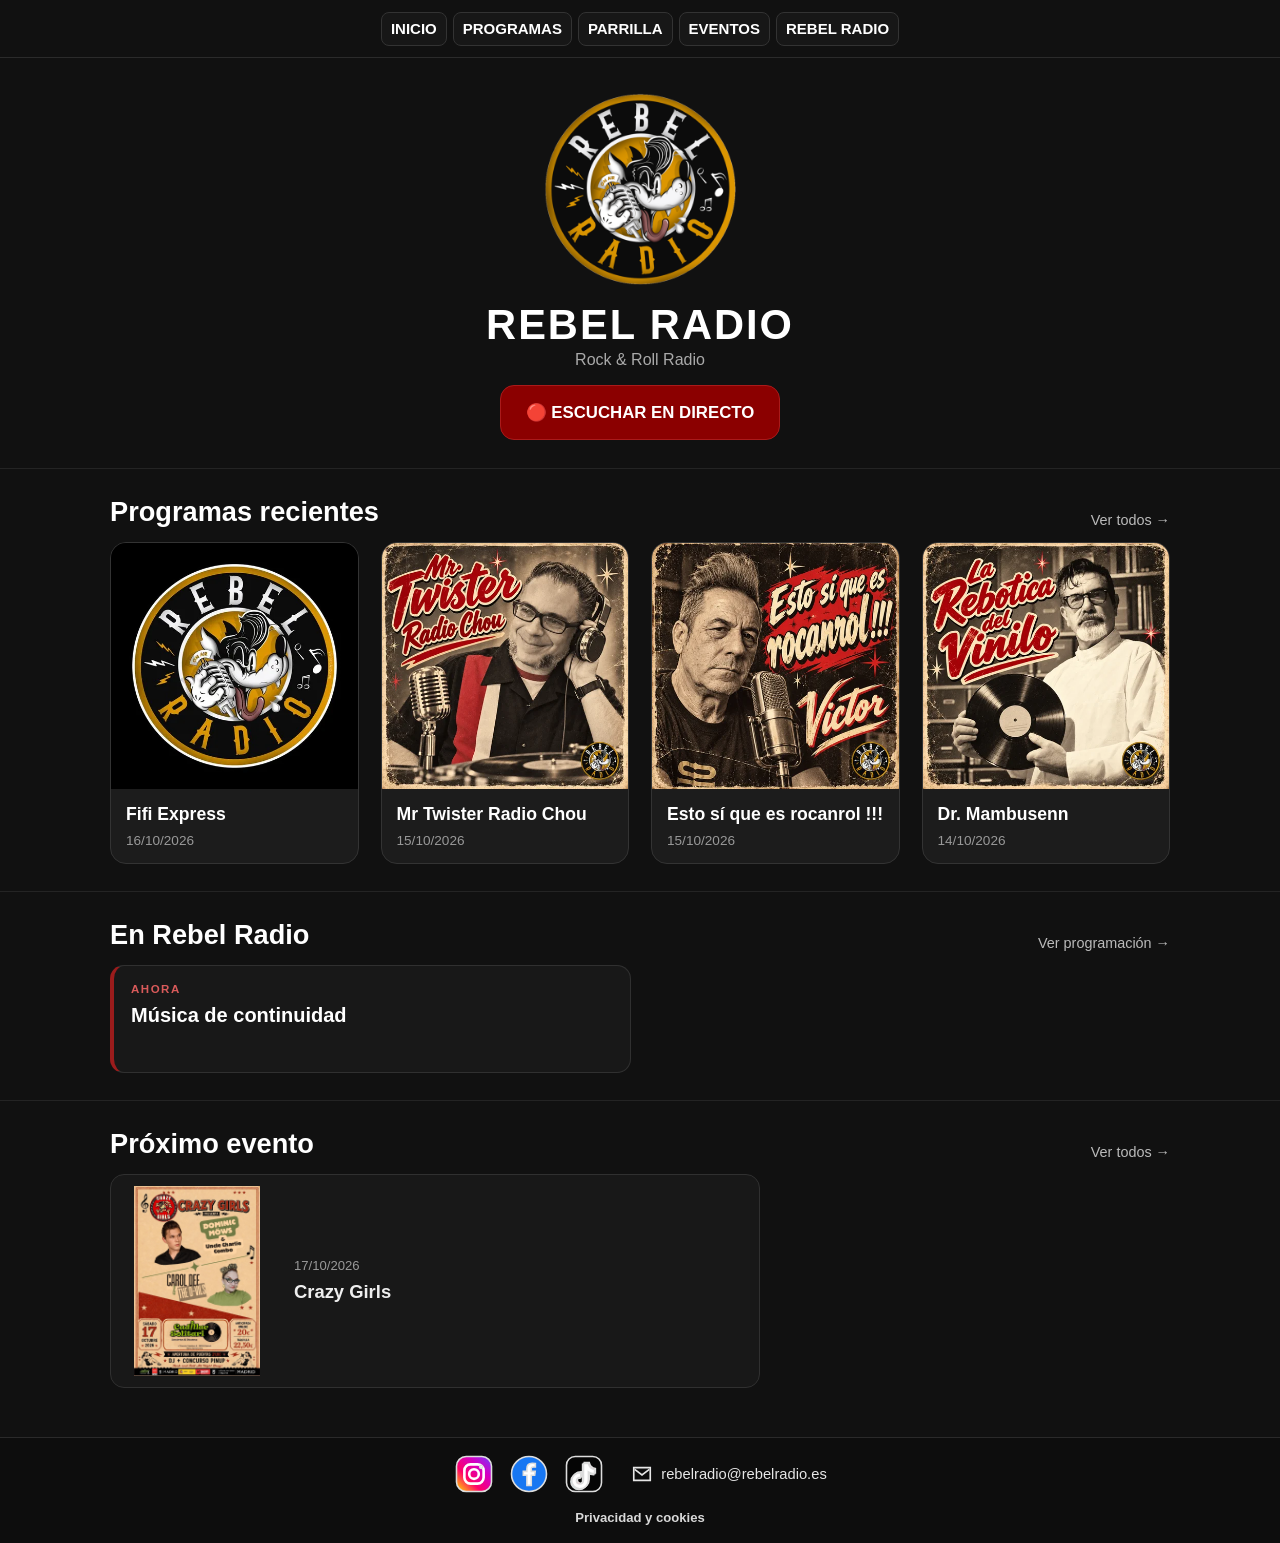
==== index.html @ 4580b645 "Publicación inicial web Rebel Radio" ====
<!DOCTYPE html>
<html lang="es">
<head>
<meta charset="UTF-8">
<meta name="viewport" content="width=device-width, initial-scale=1.0">

<title>Rebel Radio</title>
<meta name="description" content="Rebel Radio · Rock & Roll Radio. Programas, parrilla, eventos y emisión en directo.">

<link rel="manifest" href="/manifest.json">
<link rel="apple-touch-icon" href="/icons/apple-touch-icon.png">

<meta name="theme-color" content="#111111">
<meta name="apple-mobile-web-app-capable" content="yes">
<meta name="apple-mobile-web-app-status-bar-style" content="black">
<meta name="apple-mobile-web-app-title" content="Rebel Radio">

<style>
*{
    box-sizing:border-box;
}

body{
    margin:0;
    background:#111;
    color:white;
    font-family:Arial,sans-serif;
}

a{
    color:inherit;
}

header{
    border-bottom:1px solid #2b2b2b;
    background:#111;
}

.cabecera{
    max-width:1100px;
    margin:auto;
    padding:15px 20px;
    display:flex;
    align-items:center;
    justify-content:space-between;
    gap:20px;
}

.marca{
    font-weight:bold;
    letter-spacing:1px;
    text-decoration:none;
    white-space:nowrap;
}

nav{
    display:flex;
    gap:20px;
    flex-wrap:wrap;
    justify-content:flex-end;
}

nav a{
    color:#ccc;
    text-decoration:none;
    font-size:.9rem;
}

nav a:hover{
    color:white;
}

main{
    width:100%;
}

.hero{
    max-width:1100px;
    margin:auto;
    padding:55px 20px 60px;
    text-align:center;
}

.logo{
    width:220px;
    max-width:60vw;
    height:auto;
    display:block;
    margin:0 auto 20px;
}

h1{
    margin:0;
    font-size:2.6rem;
    letter-spacing:2px;
}

.lema{
    color:#aaa;
    margin:10px 0 30px;
}

.directo{
    display:inline-block;
    background:#8b0000;
    border:1px solid #aa1a1a;
    border-radius:14px;
    padding:18px 28px;
    color:white;
    text-decoration:none;
    font-weight:bold;
    font-size:1.05rem;
}

.seccion{
    border-top:1px solid #242424;
}

.interior{
    max-width:1100px;
    margin:auto;
    padding:45px 20px;
}

.titulo-seccion{
    display:flex;
    align-items:end;
    justify-content:space-between;
    gap:20px;
    margin-bottom:25px;
}

.titulo-seccion h2{
    margin:0;
    font-size:1.7rem;
}

.ver-todos{
    color:#bbb;
    text-decoration:none;
    font-size:.9rem;
}

.ver-todos:hover{
    color:white;
}

#ultimos{
    display:grid;
    grid-template-columns:repeat(4, minmax(0,1fr));
    gap:22px;
}

.programa{
    background:#1c1c1c;
    border:1px solid #333;
    border-radius:16px;
    overflow:hidden;
    text-decoration:none;
    min-width:0;
    transition:transform .15s ease, border-color .15s ease;
}

.programa:hover{
    transform:translateY(-2px);
    border-color:#555;
}

.programa img{
    width:100%;
    aspect-ratio:1 / 1;
    object-fit:cover;
    display:block;
}

.programa-datos{
    padding:15px;
}

.programa h3{
    margin:0 0 8px;
    font-size:1.1rem;
}

.programa p{
    margin:0;
    color:#999;
    font-size:.85rem;
}

.estado{
    color:#888;
}

/* PRÓXIMO EVENTO EN PORTADA */

.evento-portada{
    display:grid;
    grid-template-columns:150px 1fr;
    gap:22px;
    align-items:center;
    max-width:650px;
    background:#181818;
    border:1px solid #303030;
    border-radius:14px;
    padding:14px;
    text-decoration:none;
    color:#eee;
    transition:transform .15s ease, border-color .15s ease;
}

.evento-portada:hover{
    transform:translateY(-2px);
    border-color:#555;
}

.evento-portada img{
    width:150px;
    max-height:190px;
    object-fit:contain;
    display:block;
    border-radius:8px;
}

.evento-portada.rebel img{
    outline:none;
}

.evento-portada-rebel{
    position:relative;
    display:flex;
    flex-direction:column;
    align-items:center;
    justify-content:center;
    width:130px;
    min-height:58px;
    box-sizing:border-box;
    margin:0 auto 14px;
    padding:9px 13px 8px;
    border:3px double #ffc247;
    border-radius:50%;
    color:#ffc247;
    background:rgba(255,194,71,.08);
    transform:rotate(-4deg);
    transform-origin:center;
    text-align:center;
    text-transform:uppercase;
    line-height:1.02;
    box-shadow:0 0 10px rgba(255,194,71,.12);
}

.evento-portada-rebel::before{
    content:"";
    position:absolute;
    inset:3px;
    border:1px solid rgba(255,194,71,.82);
    border-radius:50%;
    pointer-events:none;
}

.evento-portada-rebel span{
    position:relative;
    z-index:1;
    font-size:.65rem;
    font-weight:800;
    letter-spacing:.09em;
}

.evento-portada-rebel strong{
    position:relative;
    z-index:1;
    margin-top:3px;
    color:inherit;
    font-size:.82rem;
    font-weight:900;
    letter-spacing:.11em;
}

@media(max-width:600px){
    .evento-portada-rebel{
        width:118px;
        min-height:52px;
        margin:0 auto 12px;
        padding:7px 10px 6px;
    }
}

.evento-portada-fecha{
    color:#999;
    font-size:.82rem;
    margin-bottom:7px;
}

.evento-portada-nombre{
    margin:0;
    font-size:1.15rem;
    line-height:1.3;
}

.evento-portada-accion{
    display:block;
    margin-top:12px;
    color:#bbb;
    font-size:.85rem;
}

@media(max-width:600px){

    .evento-portada{
        grid-template-columns:90px 1fr;
        gap:12px;
        padding:10px;
    }

    .evento-portada img{
        width:90px;
        max-height:120px;
    }

    .evento-portada-nombre{
        font-size:.95rem;
    }

    .evento-portada-fecha,
    .evento-portada-accion{
        font-size:.76rem;
    }
}

.proximamente{
    background:#181818;
    border:1px solid #2d2d2d;
    border-radius:14px;
    padding:22px;
    color:#aaa;
    text-align:center;
}

.emision-actual{
    display:grid;
    grid-template-columns:1fr 1fr;
    gap:18px;
}

.bloque-emision{
    background:#181818;
    border:1px solid #303030;
    border-radius:14px;
    padding:22px;
    min-height:135px;
}

.bloque-emision.ahora{
    border-left:4px solid #9b1c1c;
}

.rotulo-emision{
    color:#888;
    font-size:.72rem;
    font-weight:bold;
    letter-spacing:1.5px;
    margin-bottom:12px;
}

.ahora .rotulo-emision{
    color:#d85a5a;
}

.nombre-emision{
    font-size:1.25rem;
    font-weight:bold;
    line-height:1.25;
}

.detalle-emision{
    margin-top:9px;
    color:#999;
    font-size:.85rem;
}

@media(max-width:600px){
    .emision-actual{
        grid-template-columns:1fr;
    }
}

footer{
    border-top:1px solid #242424;
}

.pie{
    max-width:1100px;
    margin:auto;
    padding:30px 20px;
    color:#777;
    text-align:center;
    font-size:.85rem;
}

@media(max-width:700px){

    .cabecera{
        flex-direction:column;
        gap:12px;
    }

    nav{
        justify-content:center;
        gap:15px;
    }

    .hero{
        padding:38px 15px 45px;
    }

    h1{
        font-size:2rem;
    }

    .interior{
        padding:35px 15px;
    }

    #ultimos{
        grid-template-columns:repeat(2, minmax(0,1fr));
        gap:12px;
    }
}

@media(max-width:600px){

    #ultimos{
        grid-template-columns:1fr;
        gap:10px;
    }

    .programa{
        display:grid;
        grid-template-columns:90px 1fr;
        align-items:center;
        border-radius:10px;
    }

    .programa img{
        width:90px;
        height:90px;
        aspect-ratio:auto;
        object-fit:cover;
    }

    .programa-datos{
        padding:10px 13px;
        min-width:0;
    }

    .programa h3{
        margin:0 0 5px;
        font-size:1rem;
        line-height:1.2;
    }

    .programa p{
        font-size:.78rem;
        line-height:1.3;
    }
}


/* =========================================================
   MENU SUPERIOR COMUN REBEL RADIO
   ========================================================= */

nav,
.navegacion{
    display:flex;
    justify-content:center;
    flex-wrap:nowrap !important;
    gap:6px !important;
    align-items:center;
}

.cabecera{
    display:flex;
    justify-content:center !important;
}

nav a,
.navegacion a{
    margin:0 !important;
    padding:7px 9px;
    box-sizing:border-box;
    border:1px solid #333;
    border-radius:8px;
    background:#171717;
    color:#ccc;
    text-decoration:none;
    font-size:15px !important;
    font-weight:700;
    line-height:1.2;
    white-space:nowrap;
    flex:0 0 auto;
    transition:background .15s ease, border-color .15s ease, color .15s ease;
}

nav a:hover,
.navegacion a:hover{
    background:#242424;
    border-color:#555;
    color:#fff;
}

nav a.activo,
.navegacion a.activo{
    color:#e0a052;
    border-color:#d08a2f;
    background:rgba(208,138,47,.12);
}

@media (max-width:700px){
    nav,
    .navegacion{
        justify-content:center !important;
        gap:4px !important;
        max-width:100%;
        overflow-x:auto;
        scrollbar-width:none;
        -webkit-overflow-scrolling:touch;
    }

    nav::-webkit-scrollbar,
    .navegacion::-webkit-scrollbar{
        display:none;
    }

    nav a,
    .navegacion a{
        padding:6px clamp(5px,1.5vw,7px);
        font-size:clamp(11px,3vw,12.5px) !important;
    }
}



/* REBEL-CABECERA-FIJA-INICIO */

header{
    margin:0 !important;
    padding:12px 16px !important;
    min-height:58px !important;
    height:58px !important;
    box-sizing:border-box !important;
    display:flex !important;
    align-items:center !important;
    justify-content:center !important;
    overflow:visible !important;
    background:#111 !important;
    border:0 !important;
    border-bottom:1px solid #2b2b2b !important;
}

header .cabecera{
    width:100% !important;
    max-width:100% !important;
    height:100% !important;
    min-width:0 !important;
    margin:0 !important;
    padding:0 !important;
    box-sizing:border-box !important;
    display:flex !important;
    align-items:center !important;
    justify-content:center !important;
    gap:0 !important;
}

header nav,
header .navegacion{
    width:auto !important;
    max-width:100% !important;
    min-width:0 !important;
    margin:0 auto !important;
    padding:0 !important;
    box-sizing:border-box !important;
    display:flex !important;
    align-items:center !important;
    justify-content:center !important;
    flex-wrap:nowrap !important;
    gap:6px !important;
    border:0 !important;
}

header nav a,
header .navegacion a{
    flex:0 0 auto !important;
    margin:0 !important;
}

@media (max-width:700px){
    header{
        padding:10px 0 !important;
        min-height:54px !important;
        height:54px !important;
        overflow:hidden !important;
    }

    header .cabecera{
        width:100% !important;
        max-width:100% !important;
        height:100% !important;
        min-width:0 !important;
    }

    header nav,
    header .navegacion{
        width:100% !important;
        max-width:100% !important;
        min-width:0 !important;
        margin:0 !important;
        padding:0 8px !important;
        justify-content:flex-start !important;
        overflow-x:auto !important;
        overflow-y:hidden !important;
        scroll-padding-left:8px !important;
        scrollbar-width:none !important;
        -webkit-overflow-scrolling:touch;
    }

    header nav::-webkit-scrollbar,
    header .navegacion::-webkit-scrollbar{
        display:none !important;
    }

    header nav a:first-child,
    header .navegacion a:first-child{
        margin-left:0 !important;
    }

    header nav a:last-child,
    header .navegacion a:last-child{
        margin-right:8px !important;
    }
}

/* REBEL-CABECERA-FIJA-FIN */

</style>
  <link rel="stylesheet" href="/rebel-ui.css?v=20261007-fix1" data-rebel-i18n-css="1">
</head>

<body class="rr-home-page">

<header class="rr-header">
  <button type="button" class="rr-menu-toggle" aria-expanded="false">☰ MENÚ</button>

  <nav class="rr-main-nav" aria-label="Navegación principal">
    <a href="/">INICIO</a>
    <a href="/programas.html">PROGRAMAS</a>
    <a href="/programacion.html">PARRILLA</a>
    <a href="/eventos.html">EVENTOS</a>
    <a href="/rebel-radio.html">REBEL RADIO</a>
  </nav>
</header>

<main>

    <section class="hero">

        <img
            class="logo"
            src="/icons/icon-512.png"
            alt="Rebel Radio"
        >

        <h1>REBEL RADIO</h1>

        <p class="lema">
            Rock & Roll Radio
        </p>

        <a
            class="directo"
            href="https://www.mixcloud.com/live/Rock_and_Roll_Rebel_Radio/">
            🔴 ESCUCHAR EN DIRECTO
        </a>

    </section>


    <section class="seccion">

        <div class="interior">

            <div class="titulo-seccion">

                <h2>Programas recientes</h2>

                <a
                    class="ver-todos"
                    href="/programas.html">
                    Ver todos →
                </a>

            </div>

            <p id="estado-programas" class="estado">
                Cargando programas...
            </p>

            <div id="ultimos"></div>

        </div>

    </section>


    <section
        class="seccion"
        id="en-emision">

        <div class="interior">

            <div class="titulo-seccion">
                <h2>En Rebel Radio</h2>

                <a
                    class="ver-todos"
                    href="/programacion.html">
                    Ver programación →
                </a>
            </div>

            <div class="emision-actual">

                <a
                    class="bloque-emision ahora"
                    href="https://www.mixcloud.com/live/Rock_and_Roll_Rebel_Radio/"
                    target="_blank"
                    rel="noopener"
                    style="display:block; color:inherit; text-decoration:none;">

                    <div class="rotulo-emision">
                        AHORA
                    </div>

                    <div
                        id="ahora-nombre"
                        class="nombre-emision">
                        Cargando...
                    </div>

                    <div
                        id="ahora-detalle"
                        class="detalle-emision">
                    </div>

                </a>


            </div>

        </div>

    </section>

    <section class="seccion" id="proximo-evento">

        <div class="interior">

            <div class="titulo-seccion">

                <h2>Próximo evento</h2>

                <a
                    class="ver-todos"
                    href="/eventos.html">
                    Ver todos →
                </a>

            </div>

            <p id="estado-evento" class="estado">
                Cargando evento...
            </p>

            <div id="evento-portada"></div>

        </div>

    </section>

</main>






<script>

function fechaVisible(fecha){

    if(!fecha){
        return '';
    }

    const [anio, mes, dia] =
        fecha.split('-');

    return `${dia}/${mes}/${anio}`;
}


const ultimos =
    document.getElementById('ultimos');

const estadoProgramas =
    document.getElementById('estado-programas');


fetch('/catalogo-mixcloud.json')

    .then(respuesta => {

        if(!respuesta.ok){
            throw new Error(
                'No se puede cargar el catálogo'
            );
        }

        return respuesta.json();
    })

    .then(catalogo => {

        estadoProgramas.style.display =
            'none';

        const programas =
            catalogo.programas
                .filter(programa =>
                    Array.isArray(programa.episodios) &&
                    programa.episodios.length
                )
                .map(programa => {

                    const episodios =
                        programa.episodios
                            .filter(episodio =>
                                episodio &&
                                episodio.fecha
                            )
                            .slice()
                            .sort((a, b) =>
                                String(b.fecha)
                                    .localeCompare(
                                        String(a.fecha)
                                    )
                            );

                    if(!episodios.length){
                        return null;
                    }

                    return {
                        programa,
                        episodio: episodios[0]
                    };
                })
                .filter(Boolean)
                .sort((a, b) =>
                    String(b.episodio.fecha)
                        .localeCompare(
                            String(a.episodio.fecha)
                        )
                )
                .slice(0,4);

        for(const item of programas){

            const programa =
                item.programa;

            const episodio =
                item.episodio;

            const tarjeta =
                document.createElement('a');

            tarjeta.className =
                'programa';

            tarjeta.href =
                `/programa.html?id=${programa.id}`;

            tarjeta.innerHTML = `
                <img
                    src="${episodio.imagen}"
                    alt="${programa.nombre}"
                >

                <div class="programa-datos">

                    <h3>
                        ${programa.nombre}
                    </h3>

                    <p>
                        ${fechaVisible(episodio.fecha)}
                    </p>

                </div>
            `;

            ultimos.appendChild(tarjeta);
        }
    })

    .catch(error => {

        estadoProgramas.textContent =
            'No se han podido cargar los últimos programas.';

        console.error(error);
    });


/* =========================================================
   AHORA / A CONTINUACIÓN
   ========================================================= */

const diasParrilla = [
    'domingo',
    'lunes',
    'martes',
    'miercoles',
    'jueves',
    'viernes',
    'sabado'
];

const nombresDias = {
    domingo: 'Domingo',
    lunes: 'Lunes',
    martes: 'Martes',
    miercoles: 'Miércoles',
    jueves: 'Jueves',
    viernes: 'Viernes',
    sabado: 'Sábado'
};


function horaAMinutos(hora){

    const [h, m] = hora.split(':').map(Number);

    /*
     * 00:00 está al final de nuestra jornada de parrilla.
     */
    if(h === 0){
        return 24 * 60 + m;
    }

    return h * 60 + m;
}


function datosMadrid(){

    const partes = new Intl.DateTimeFormat(
        'es-ES',
        {
            timeZone: 'Europe/Madrid',
            weekday: 'long',
            day: 'numeric',
            hour: '2-digit',
            minute: '2-digit',
            hour12: false
        }
    ).formatToParts(new Date());

    const valor = tipo =>
        partes.find(p => p.type === tipo)?.value;

    const normalizar = texto =>
        texto
            .normalize('NFD')
            .replace(/[\u0300-\u036f]/g, '')
            .toLowerCase();

    return {
        dia: normalizar(valor('weekday')),
        diaMes: Number(valor('day')),
        hora: Number(valor('hour')),
        minuto: Number(valor('minute'))
    };
}


function emisionEspecialElvis(fecha, hora){

    return (
        fecha.diaMes === 16 &&
        hora === '21:00'
    );
}


function emisionesDelDia(datos, dia){

    return datos.emisiones
        .filter(e => e.dia === dia)
        .sort(
            (a,b) =>
                horaAMinutos(a.hora) -
                horaAMinutos(b.hora)
        );
}


function contenidoActual(datos, fecha){

    /*
     * La parrilla trabaja por horas completas.
     * Obtenemos la hora actual de Madrid.
     */

    const horaActual =
        `${String(fecha.hora).padStart(2,'0')}:00`;

    /*
     * Regla mensual de Ahora, Elvis.
     */

    if(emisionEspecialElvis(fecha, horaActual)){

        return {
            nombre: 'Ahora, Elvis',
            detalle: 'Especial mensual · 21:00'
        };
    }

    const emisiones =
        emisionesDelDia(datos, fecha.dia);

    const encontrada =
        emisiones.find(
            e => e.hora === horaActual
        );

    if(!encontrada){

        return {
            nombre: 'Música de continuidad',
            detalle: ''
        };
    }

    let detalle = encontrada.hora;

    if(encontrada.tipo === 'estreno'){
        detalle += ' · Estreno';
    }

    else if(encontrada.tipo === 'repeticion'){
        detalle += ' · Repetición';
    }

    else if(encontrada.tipo === 'musical'){
        detalle += ' · Selección musical';
    }

    return {
        nombre: encontrada.nombre,
        detalle
    };
}


function siguienteContenido(datos, fecha){

    const ahoraMinutos =
        fecha.hora * 60 + fecha.minuto;

    /*
     * Buscamos contenido relevante:
     * programas, estrenos, repeticiones y
     * bloques musicales.
     *
     * La música de continuidad no cuenta
     * como "siguiente contenido".
     */

    for(let salto = 0; salto < 8; salto++){

        const indiceActual =
            diasParrilla.indexOf(fecha.dia);

        const indice =
            (indiceActual + salto) % 7;

        const dia =
            diasParrilla[indice];

        let emisiones =
            emisionesDelDia(datos, dia)
                .filter(e =>
                    e.tipo !== 'musica'
                );

        /*
         * Si estamos buscando en el día actual,
         * descartamos lo que ya ha empezado.
         */

        if(salto === 0){

            emisiones =
                emisiones.filter(
                    e =>
                        horaAMinutos(e.hora) >
                        ahoraMinutos
                );
        }

        /*
         * Ahora, Elvis tiene prioridad el día 16.
         *
         * Para "siguiente" solo necesitamos
         * insertarlo cuando el día actual es 16
         * y todavía no han llegado las 21:00.
         */

        if(
            salto === 0 &&
            fecha.diaMes === 16 &&
            ahoraMinutos < 21 * 60
        ){

            emisiones.push({
                hora: '21:00',
                nombre: 'Ahora, Elvis',
                tipo: 'especial'
            });

            emisiones.sort(
                (a,b) =>
                    horaAMinutos(a.hora) -
                    horaAMinutos(b.hora)
            );
        }

        if(emisiones.length){

            const siguiente =
                emisiones[0];

            let detalle =
                `${nombresDias[dia]} · ${siguiente.hora}`;

            if(siguiente.tipo === 'estreno'){
                detalle += ' · Estreno';
            }

            else if(siguiente.tipo === 'repeticion'){
                detalle += ' · Repetición';
            }

            else if(siguiente.tipo === 'musical'){
                detalle += ' · Selección musical';
            }

            else if(siguiente.tipo === 'especial'){
                detalle += ' · Especial mensual';
            }

            return {
                nombre: siguiente.nombre,
                detalle
            };
        }
    }

    return {
        nombre: 'Música',
        detalle: 'Música de continuidad'
    };
}


function actualizarEmision(datos){

    const fecha =
        datosMadrid();

    const actual =
        contenidoActual(datos, fecha);

    document.getElementById(
        'ahora-nombre'
    ).textContent = actual.nombre;

    document.getElementById(
        'ahora-detalle'
    ).textContent = actual.detalle;
}


fetch('/parrilla.json')

    .then(respuesta => {

        if(!respuesta.ok){
            throw new Error(
                'No se puede cargar parrilla.json'
            );
        }

        return respuesta.json();
    })

    .then(datos => {

        actualizarEmision(datos);

        /*
         * Se recalcula cada minuto.
         * No hace falta recargar la portada
         * cuando cambia la hora.
         */

        setInterval(
            () => actualizarEmision(datos),
            60000
        );
    })

    .catch(error => {

        document.getElementById(
            'ahora-nombre'
        ).textContent =
            'Música de continuidad';

        document.getElementById(
            'ahora-detalle'
        ).textContent =
            '';

        console.error(error);
    });



if('serviceWorker' in navigator){

    window.addEventListener('load', () => {

        navigator.serviceWorker
            .register('/service-worker.js')
            .catch(
                error => console.error(
                    'Error registrando Service Worker:',
                    error
                )
            );
    });
}

/* PRÓXIMO EVENTO */

const eventoPortada =
    document.getElementById('evento-portada');

const estadoEvento =
    document.getElementById('estado-evento');

function fechaEventoVisible(fecha){
    const [anio, mes, dia] = fecha.split('-');
    return `${dia}/${mes}/${anio}`;
}

fetch('eventos.json')
    .then(respuesta => {

        if(!respuesta.ok){
            throw new Error('No se puede cargar eventos.json');
        }

        return respuesta.json();
    })

    .then(datos => {

        if(!datos.eventos || !datos.eventos.length){
            estadoEvento.textContent =
                'Ahora mismo no hay eventos publicados.';
            return;
        }

        const evento = datos.eventos[0];

        const claseRebel = evento.participacion_rebel ? ' rebel' : '';
        const distintivoRebel = evento.participacion_rebel
            ? '<div class="evento-portada-rebel" aria-label="Rebel Radio participa"><span>REBEL RADIO</span><strong>PARTICIPA</strong></div>'
            : '';

        estadoEvento.style.display = 'none';

        eventoPortada.innerHTML = `
            <a class="evento-portada${claseRebel}" href="/eventos.html">

                <img
                    src="${evento.imagen}"
                    alt="${evento.nombre}"
                    loading="lazy"
                >

                <div>

                    ${distintivoRebel}

                    <div class="evento-portada-fecha">
                        ${fechaEventoVisible(evento.fecha)}
                    </div>

                    <h3 class="evento-portada-nombre">
                        ${evento.nombre}
                    </h3>


                </div>

            </a>
        `;
    })

    .catch(error => {

        estadoEvento.textContent =
            'No se ha podido cargar el próximo evento.';

        console.error(error);
    });


</script>

    <script src="rebel-estadisticas.js"></script>
<footer class="rr-footer" data-rr-footer="1">
  <div class="rr-footer-inner">
    <div class="rr-social-icons" aria-label="Redes sociales">
      <a class="rr-social rr-instagram" href="https://www.instagram.com/rebel_radio4/" target="_blank" rel="noopener noreferrer" aria-label="Instagram">
        <svg viewBox="0 0 48 48" aria-hidden="true">
          <defs><linearGradient id="rrig-footer" x1="5" y1="43" x2="43" y2="5" gradientUnits="userSpaceOnUse"><stop stop-color="#ffd600"/><stop offset=".35" stop-color="#ff0169"/><stop offset=".7" stop-color="#d300c5"/><stop offset="1" stop-color="#7638fa"/></linearGradient></defs>
          <rect x="4" y="4" width="40" height="40" rx="11" fill="url(#rrig-footer)"/>
          <rect x="13" y="13" width="22" height="22" rx="7" fill="none" stroke="#fff" stroke-width="3"/>
          <circle cx="24" cy="24" r="5.5" fill="none" stroke="#fff" stroke-width="3"/>
          <circle cx="32.2" cy="15.8" r="1.8" fill="#fff"/>
        </svg>
      </a>
      <a class="rr-social rr-facebook" href="https://www.facebook.com/rebelradio.es" target="_blank" rel="noopener noreferrer" aria-label="Facebook">
        <svg viewBox="0 0 48 48" aria-hidden="true"><circle cx="24" cy="24" r="20" fill="#1877F2"/><path fill="#fff" d="M26.6 37V25.5h3.9l.6-4.5h-4.5v-2.9c0-1.3.4-2.2 2.3-2.2h2.4v-4a32 32 0 0 0-3.6-.2c-3.6 0-6.1 2.2-6.1 6.3v3h-4.1v4.5h4.1V37z"/></svg>
      </a>
      <a class="rr-social rr-tiktok" href="https://www.tiktok.com/@rebelradio.es" target="_blank" rel="noopener noreferrer" aria-label="TikTok">
        <svg viewBox="0 0 48 48" aria-hidden="true">
          <rect x="4" y="4" width="40" height="40" rx="10" fill="#050505"/>
          <path d="M29 12c1 4 3.2 6.1 7 6.8v5c-2.4-.1-4.8-.9-7-2.2v9c0 6.2-4.4 10.2-9.8 10.2-5.2 0-9.2-4-9.2-9 0-5.6 4.5-9.6 10.4-9.2v5.2c-2.8-.2-5 1.3-5 3.9 0 2.2 1.7 3.8 3.8 3.8 2.6 0 4.2-1.9 4.2-5V12z" fill="#25F4EE" transform="translate(-1 1)"/>
          <path d="M29 12c1 4 3.2 6.1 7 6.8v5c-2.4-.1-4.8-.9-7-2.2v9c0 6.2-4.4 10.2-9.8 10.2-5.2 0-9.2-4-9.2-9 0-5.6 4.5-9.6 10.4-9.2v5.2c-2.8-.2-5 1.3-5 3.9 0 2.2 1.7 3.8 3.8 3.8 2.6 0 4.2-1.9 4.2-5V12z" fill="#FE2C55" transform="translate(1 -1)"/>
          <path d="M29 12c1 4 3.2 6.1 7 6.8v5c-2.4-.1-4.8-.9-7-2.2v9c0 6.2-4.4 10.2-9.8 10.2-5.2 0-9.2-4-9.2-9 0-5.6 4.5-9.6 10.4-9.2v5.2c-2.8-.2-5 1.3-5 3.9 0 2.2 1.7 3.8 3.8 3.8 2.6 0 4.2-1.9 4.2-5V12z" fill="#fff"/>
        </svg>
      </a>
    </div>
    <a class="rr-contact-link" href="mailto:rebelradio@rebelradio.es" aria-label="Correo de contacto">
      <svg viewBox="0 0 24 24" aria-hidden="true"><path d="M3 5h18v14H3z"/><path d="m4 7 8 6 8-6"/></svg>
      <span>rebelradio@rebelradio.es</span>
    </a>
  </div>
<div class="rr-legal-links" aria-label="Información legal">
  <a href="/privacidad.html">Privacidad y cookies</a>
</div>
</footer>
  <script src="/rebel-menu.js?v=20261002-es1" defer></script>
  <script src="/rebel-ahora.js?v=20261002-es1" defer></script>
</body>
</html>
---- rebel-ui.css ----
/* Rebel Radio - cierre cabecera / portada / contacto / idiomas */

header {
  overflow: visible !important;
}
.rr-menu-toggle,.rr-lang-button{
  height:36px!important;min-height:36px!important;box-sizing:border-box!important;
  align-items:center!important;justify-content:center!important;
  border:1px solid #3a3a3a;border-radius:8px;background:#171717;color:#e8e8e8;
  font:inherit;font-size:14px;font-weight:700;line-height:1;padding:0 11px;
  cursor:pointer;white-space:nowrap
}
.rr-menu-toggle{display:none}
.rr-lang-box{position:relative;display:flex;align-items:center;height:36px;margin-left:10px;flex:0 0 auto}
.rr-lang-button{display:inline-flex!important}
.rr-lang-menu{position:absolute;top:calc(100% + 8px);right:0;min-width:190px;padding:6px;
  border:1px solid #3a3a3a;border-radius:10px;background:#111;
  box-shadow:0 12px 35px rgba(0,0,0,.45);z-index:2000}
.rr-lang-menu[hidden]{display:none!important}
.rr-lang-menu button{display:flex;width:100%;min-height:39px;align-items:center;gap:9px;border:0;
  border-radius:7px;background:transparent;color:#ddd;text-align:left;font:inherit;font-size:14px;
  padding:7px 10px;cursor:pointer}
.rr-lang-menu button:hover,.rr-lang-menu button[aria-current="true"]{background:#242424;color:#e0a052}
.rr-lang-flag{font-size:20px;line-height:1;width:25px;text-align:center;flex:0 0 25px}

/* En móvil los controles existen ya en el HTML: no hay fogonazo del menú antiguo. */
@media(max-width:700px){
  header{height:54px!important;min-height:54px!important;padding:9px 10px!important;box-sizing:border-box!important;
    position:relative!important;display:flex!important;align-items:center!important;justify-content:space-between!important}
  header>.cabecera{display:contents!important}
  .rr-menu-toggle{display:inline-flex!important;order:1;margin:0!important}
  header nav{display:none!important}
  header nav.rr-open{display:flex!important;position:absolute!important;top:54px!important;left:8px!important;right:8px!important;
    width:auto!important;max-width:none!important;height:auto!important;margin:0!important;padding:8px!important;
    flex-direction:column!important;align-items:stretch!important;gap:5px!important;overflow:visible!important;
    background:#111!important;border:1px solid #333!important;border-radius:10px!important;
    box-shadow:0 12px 35px rgba(0,0,0,.45);z-index:1900!important}
  header nav.rr-open a{width:100%!important;height:38px!important;min-height:38px!important;margin:0!important;
    padding:0 12px!important;display:flex!important;align-items:center!important;justify-content:center!important;
    text-align:center!important;font-size:14px!important;box-sizing:border-box!important}
  .rr-lang-box{order:3;margin:0 0 0 auto!important;align-self:center!important}
}

/* Portada móvil: menos aire, tamaños apenas reducidos */
@media(max-width:700px){
  .rr-home-hero{padding-top:8px!important;padding-bottom:10px!important}
  .rr-home-logo{transform:scale(.96);transform-origin:center;margin-top:-5px!important;margin-bottom:-7px!important}
  .rr-home-title{margin-top:0!important;margin-bottom:3px!important;line-height:1!important}
  .rr-home-live{transform:scale(.97);transform-origin:center;margin-top:-2px!important;margin-bottom:-3px!important}
}

/* Footer común */
.rr-footer{margin-top:28px;border-top:1px solid rgba(255,255,255,.12);background:#0d0d0d;color:#ddd}
.rr-footer-inner{max-width:1100px;margin:0 auto;padding:18px 18px;display:flex;align-items:center;
  justify-content:center;gap:34px;flex-wrap:wrap}
.rr-footer-group{display:flex;align-items:center;gap:12px;flex-wrap:wrap;justify-content:center}
.rr-footer-label{font-size:13px;font-weight:700;text-transform:uppercase;letter-spacing:.04em;color:#999}
.rr-social-link,.rr-contact-link,.rr-contact-button{display:inline-flex;align-items:center;gap:7px;color:#e6e6e6;text-decoration:none}
.rr-social-link:hover,.rr-contact-link:hover,.rr-contact-button:hover{color:#e0a052}
.rr-footer svg,.rr-contact-section svg{width:20px;height:20px;fill:none;stroke:currentColor;stroke-width:1.8}
.rr-contact-section{max-width:860px;margin:38px auto 10px;padding:24px 20px;text-align:center;
  border:1px solid rgba(255,255,255,.12);border-radius:12px;background:rgba(255,255,255,.025)}
.rr-contact-section h2{margin:0 0 9px}
.rr-contact-section h3{margin:0 0 10px;font-size:1.05rem}
.rr-contact-section p{max-width:680px;margin:0 auto 18px;line-height:1.55}
.rr-contact-actions{display:flex;justify-content:center;gap:12px;flex-wrap:wrap}
.rr-contact-button{min-height:40px;padding:0 14px;border:1px solid #444;border-radius:8px;background:#171717}
@media(max-width:700px){
  .rr-footer{margin-top:22px}
  .rr-footer-inner{padding:16px 12px;gap:14px;flex-direction:column}
  .rr-footer-group{gap:9px}
  .rr-contact-section{margin:28px 12px 8px;padding:20px 15px}
}

/* REBEL-MENU-CANONICO-INICIO */
header.rr-header{position:relative!important;z-index:1500!important;overflow:visible!important;box-sizing:border-box!important}
header.rr-header .rr-menu-toggle,header.rr-header .rr-lang-button{
height:36px!important;min-height:36px!important;max-height:36px!important;box-sizing:border-box!important;
align-items:center!important;justify-content:center!important}
header.rr-header .rr-menu-toggle{display:none!important}
header.rr-header .rr-lang-box{position:relative!important;height:36px!important;min-height:36px!important;
display:flex!important;align-items:center!important;flex:0 0 auto!important}
header.rr-header .rr-lang-menu{position:absolute!important;top:calc(100% + 8px)!important;right:0!important;z-index:2100!important}
header.rr-header .rr-lang-menu[hidden]{display:none!important}

@media(min-width:701px){
header.rr-header{height:58px!important;min-height:58px!important;display:flex!important;align-items:center!important;
justify-content:center!important;gap:10px!important}
header.rr-header nav.rr-main-nav{position:static!important;display:flex!important;width:auto!important;height:auto!important;
flex-direction:row!important;align-items:center!important;justify-content:center!important;margin:0!important;padding:0!important;
background:transparent!important;border:0!important;box-shadow:none!important}
header.rr-header .rr-lang-box{margin-left:10px!important}
}

@media(max-width:700px){
header.rr-header{width:100%!important;height:54px!important;min-height:54px!important;padding:9px 10px!important;margin:0!important;
display:flex!important;flex-direction:row!important;align-items:center!important;justify-content:space-between!important}
header.rr-header .rr-menu-toggle{display:inline-flex!important;order:1!important;margin:0!important;position:static!important}
header.rr-header nav.rr-main-nav{display:none!important;position:absolute!important;top:54px!important;left:8px!important;right:8px!important;
width:auto!important;max-width:none!important;height:auto!important;min-height:0!important;margin:0!important;padding:8px!important;
flex-direction:column!important;align-items:stretch!important;justify-content:flex-start!important;gap:5px!important;background:#111!important;
border:1px solid #333!important;border-radius:10px!important;box-shadow:0 12px 35px rgba(0,0,0,.45)!important;overflow:visible!important;z-index:2000!important}
header.rr-header nav.rr-main-nav.rr-open{display:flex!important}
header.rr-header nav.rr-main-nav a{display:flex!important;width:100%!important;height:38px!important;min-height:38px!important;
margin:0!important;padding:0 12px!important;box-sizing:border-box!important;align-items:center!important;justify-content:center!important;
text-align:center!important;font-size:14px!important}
header.rr-header .rr-lang-box{order:3!important;margin:0 0 0 auto!important;position:relative!important;top:0!important;transform:none!important}
header.rr-header .rr-lang-button{display:inline-flex!important;margin:0!important;position:static!important}
}
/* REBEL-MENU-CANONICO-FIN */

/* REBEL-CIERRE-VISUAL-V2-INICIO */
body.rr-home-page .hero{padding-top:26px!important;padding-bottom:28px!important}
body.rr-home-page .hero .logo{width:210px!important;max-width:57vw!important;margin-top:0!important;margin-bottom:10px!important}
body.rr-home-page .hero h1{margin:0!important;line-height:1!important}
body.rr-home-page .hero .lema{margin:5px 0 16px!important}
body.rr-home-page .hero .directo{padding:16px 25px!important;margin:0!important}
body.rr-home-page .seccion .interior{padding-top:27px!important;padding-bottom:27px!important}
body.rr-home-page .titulo-seccion{margin-bottom:14px!important}
body.rr-home-page .bloque-emision{min-height:108px!important;padding:17px!important}
body.rr-home-page .rotulo-emision{margin-bottom:8px!important}
body.rr-home-page .detalle-emision{margin-top:6px!important}
body.rr-home-page .evento-portada{padding:11px!important}
@media(max-width:700px){
body.rr-home-page .hero{padding:18px 15px 20px!important}
body.rr-home-page .hero .logo{width:195px!important;max-width:56vw!important;margin-bottom:5px!important}
body.rr-home-page .hero h1{font-size:1.9rem!important}
body.rr-home-page .hero .lema{margin:3px 0 12px!important}
body.rr-home-page .hero .directo{padding:14px 22px!important;font-size:1rem!important}
body.rr-home-page .seccion .interior{padding:20px 15px!important}
body.rr-home-page .titulo-seccion{margin-bottom:10px!important}
body.rr-home-page .bloque-emision{min-height:96px!important;padding:14px!important}
}
.rr-footer{margin-top:22px!important;border-top:1px solid rgba(255,255,255,.12)!important;background:#0d0d0d!important}
.rr-footer-inner{max-width:1100px!important;margin:0 auto!important;padding:15px 18px!important;display:flex!important;align-items:center!important;justify-content:center!important;gap:26px!important;flex-wrap:wrap!important}
.rr-social-icons{display:flex!important;align-items:center!important;justify-content:center!important;gap:13px!important}
.rr-social{width:42px!important;height:42px!important;display:inline-flex!important;align-items:center!important;justify-content:center!important;text-decoration:none!important;border-radius:10px!important;transition:transform .15s ease,filter .15s ease!important}
.rr-social:hover{transform:translateY(-2px) scale(1.05)!important;filter:brightness(1.08)!important}
.rr-social svg{width:42px!important;height:42px!important;display:block!important}
.rr-contact-link{display:inline-flex!important;align-items:center!important;gap:8px!important;color:#e6e6e6!important;text-decoration:none!important;font-size:.92rem!important}
.rr-contact-link:hover{color:#e0a052!important}
.rr-contact-link>svg{width:22px!important;height:22px!important;fill:none!important;stroke:currentColor!important;stroke-width:1.8!important}
.rr-contact-section{max-width:860px!important;margin:30px auto 8px!important;padding:21px 18px!important;text-align:center!important;border:1px solid rgba(255,255,255,.12)!important;border-radius:12px!important;background:rgba(255,255,255,.025)!important}
.rr-contact-section h2{margin:0 0 9px!important}
.rr-contact-section p{max-width:680px!important;margin:0 auto 16px!important;line-height:1.5!important}
.rr-contact-actions{display:flex!important;flex-direction:column!important;align-items:center!important;gap:13px!important}
@media(max-width:700px){
.rr-footer{margin-top:17px!important}
.rr-footer-inner{padding:13px 12px!important;gap:12px!important;flex-direction:column!important}
.rr-social,.rr-social svg{width:46px!important;height:46px!important}
.rr-contact-section{margin:23px 12px 7px!important;padding:18px 14px!important}
}
/* REBEL-CIERRE-VISUAL-V2-FIN */

/* REBEL-I18N-AUDITORIA-INICIO */
header.rr-header .rr-main-nav a,
header.rr-header .rr-menu-toggle,
header.rr-header .rr-lang-button,
main h1{
  text-transform:none !important;
}
header.rr-header .rr-main-nav a{white-space:nowrap !important}
html[lang="fr"] header.rr-header .rr-main-nav a{font-size:13.5px !important;padding-left:7px !important;padding-right:7px !important}
html[lang="de"] header.rr-header .rr-main-nav a{font-size:13px !important;padding-left:6px !important;padding-right:6px !important}
html[lang="ja"] header.rr-header .rr-main-nav a,
html[lang="ja"] main h1{letter-spacing:0 !important}
main .ver-programa,
main .ver-anteriores{white-space:normal !important;line-height:1.25 !important;text-align:center}
html[lang="de"] main .ver-programa,
html[lang="fr"] main .ver-programa{font-size:.94em}
@media (max-width:700px){
  header.rr-header .rr-menu-toggle,
  header.rr-header .rr-lang-button{height:36px !important;min-height:36px !important;text-transform:none !important}
  header.rr-header nav.rr-main-nav a{
    font-size:14px !important;
    white-space:normal !important;
    min-height:38px !important;
    height:auto !important;
    padding-top:9px !important;
    padding-bottom:9px !important;
    line-height:1.2 !important
  }
}
/* REBEL-I18N-AUDITORIA-FIN */

/* REBEL-LEGAL-FINAL-INICIO */
body.rr-legal-page{
    margin:0;
    background:#101010 !important;
    color:#e6e6e6 !important;
    min-height:100vh;
}
body.rr-legal-page main{
    background:#101010 !important;
}
body.rr-legal-page .rr-legal-main{
    max-width:900px;
    margin:0 auto;
    padding:42px 22px 64px;
    line-height:1.65;
    color:#e6e6e6 !important;
}
body.rr-legal-page .rr-legal-main h1{
    margin:0 0 14px;
    color:#e0a052 !important;
    font-size:2rem;
    line-height:1.15;
}
body.rr-legal-page .rr-legal-main h2{
    margin:30px 0 10px;
    color:#f0b36a !important;
    font-size:1.22rem;
    line-height:1.25;
}
body.rr-legal-page .rr-legal-main p,
body.rr-legal-page .rr-legal-main li,
body.rr-legal-page .rr-legal-main em,
body.rr-legal-page .rr-legal-main strong{
    color:#e6e6e6 !important;
}
body.rr-legal-page .rr-legal-main .rr-legal-intro{
    color:#c9c9c9 !important;
    margin-bottom:26px;
}
body.rr-legal-page .rr-legal-main a,
body.rr-legal-page .rr-legal-main a:visited{
    color:#f0b36a !important;
    text-decoration:underline;
    text-underline-offset:3px;
}
.rr-legal-links{
    display:flex;
    justify-content:center;
    align-items:center;
    margin:0 auto;
    padding:0 16px 18px;
    font-size:.82rem;
}
.rr-legal-links a,
.rr-legal-links a:visited{
    color:#d8d8d8 !important;
    text-decoration:none;
    font-weight:600;
}
.rr-legal-links a:hover,
.rr-legal-links a:focus-visible{
    color:#ffffff !important;
    text-decoration:underline;
}
header.rr-header .rr-menu-toggle{
    background:#8b1515 !important;
    color:#ffffff !important;
    border:1px solid #c73737 !important;
    font-weight:700 !important;
}
header.rr-header .rr-menu-toggle:hover,
header.rr-header .rr-menu-toggle:focus-visible{
    background:#a91c1c !important;
    color:#ffffff !important;
    outline:2px solid #ffffff !important;
    outline-offset:2px;
}
header.rr-header nav.rr-main-nav a,
header.rr-header nav.rr-main-nav a:visited{
    color:#ffffff !important;
}
body.rr-legal-page .rr-404-code{
    color:#e0a052 !important;
}
body.rr-legal-page .rr-404-actions a,
body.rr-legal-page .rr-404-actions a:visited{
    color:#ffffff !important;
    background:#1a1a1a !important;
    border-color:#555 !important;
}
/* REBEL-LEGAL-FINAL-FIN */
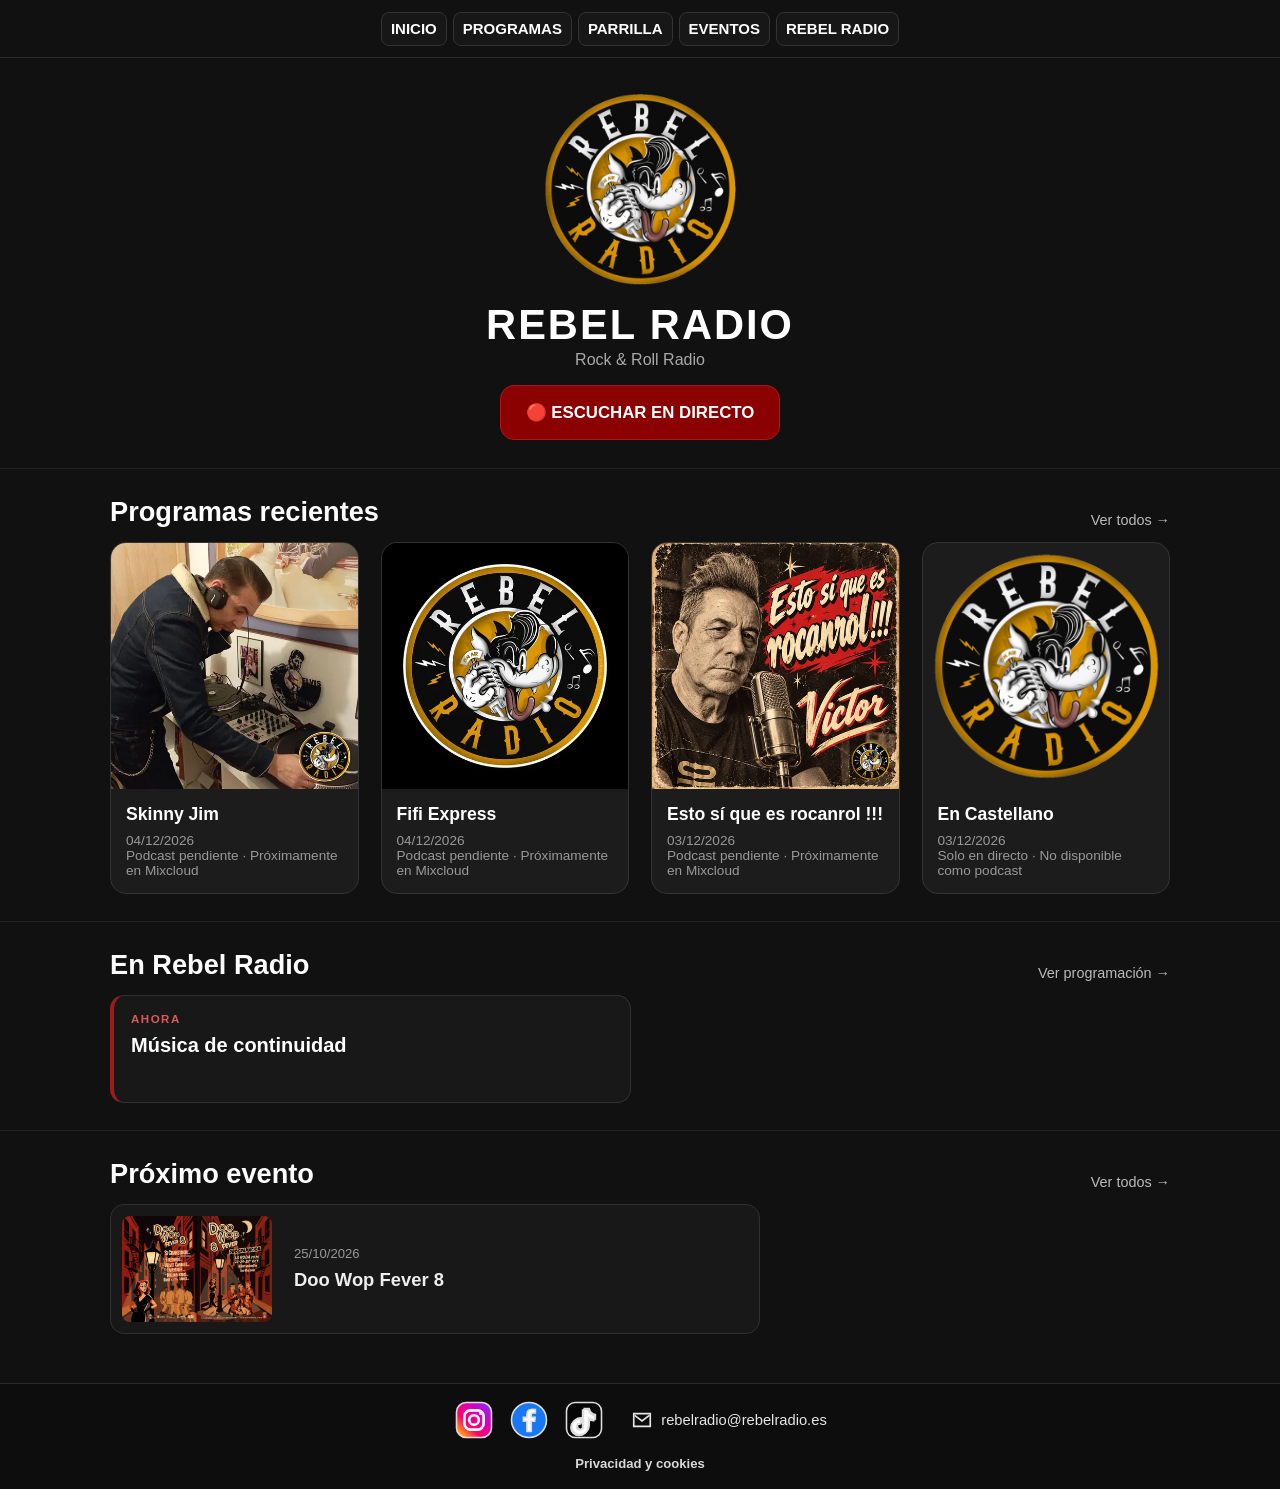
==== commit 38bb833e: "Publicación automática Rebel Radio 40de58e32e69" ====
--- a/index.html
+++ b/index.html
@@ -816,71 +816,460 @@
     document.getElementById('estado-programas');
 
 
-fetch('/catalogo-mixcloud.json')
-
-    .then(respuesta => {
-
-        if(!respuesta.ok){
+/* PROGRAMAS RECIENTES POR PARRILLA — 18-10-2026 */
+
+const MS_DIA_RECIENTES = 24 * 60 * 60 * 1000;
+const DIAS_RECIENTES = [
+    'domingo',
+    'lunes',
+    'martes',
+    'miercoles',
+    'jueves',
+    'viernes',
+    'sabado'
+];
+
+function ahoraMadridRecientes(){
+
+    const partes = new Intl.DateTimeFormat(
+        'en-CA',
+        {
+            timeZone: 'Europe/Madrid',
+            year: 'numeric',
+            month: '2-digit',
+            day: '2-digit',
+            hour: '2-digit',
+            minute: '2-digit',
+            second: '2-digit',
+            hourCycle: 'h23'
+        }
+    ).formatToParts(new Date());
+
+    const valor = tipo =>
+        Number(partes.find(p => p.type === tipo)?.value);
+
+    /*
+     * Date UTC usado aquí como contenedor de la hora civil de Madrid.
+     * Así los cálculos de parrilla no dependen de la zona del dispositivo.
+     */
+    return new Date(Date.UTC(
+        valor('year'),
+        valor('month') - 1,
+        valor('day'),
+        valor('hour'),
+        valor('minute'),
+        valor('second')
+    ));
+}
+
+function fechaISORecientes(fecha){
+
+    return [
+        fecha.getUTCFullYear(),
+        String(fecha.getUTCMonth() + 1).padStart(2, '0'),
+        String(fecha.getUTCDate()).padStart(2, '0')
+    ].join('-');
+}
+
+function fechaDesdeISORecientes(iso){
+
+    const [anio, mes, dia] =
+        String(iso).split('-').map(Number);
+
+    return new Date(Date.UTC(anio, mes - 1, dia));
+}
+
+function inicioRecientes(fechaDia, hora){
+
+    const [h, m] =
+        String(hora).split(':').map(Number);
+
+    return new Date(Date.UTC(
+        fechaDia.getUTCFullYear(),
+        fechaDia.getUTCMonth(),
+        fechaDia.getUTCDate(),
+        h,
+        m
+    ));
+}
+
+function reglaActivaRecientes(emision, fechaDia){
+
+    if(
+        emision.regla === 'biweekly' &&
+        emision.anchor_date
+    ){
+        const ancla =
+            fechaDesdeISORecientes(emision.anchor_date);
+
+        const dia =
+            new Date(Date.UTC(
+                fechaDia.getUTCFullYear(),
+                fechaDia.getUTCMonth(),
+                fechaDia.getUTCDate()
+            ));
+
+        const diferencia =
+            Math.round(
+                (dia.getTime() - ancla.getTime()) /
+                MS_DIA_RECIENTES
+            );
+
+        return (
+            diferencia >= 0 &&
+            diferencia % 14 === 0
+        );
+    }
+
+    return true;
+}
+
+function emisionesRecientesPrevistas(parrilla){
+
+    const ahora =
+        ahoraMadridRecientes();
+
+    const candidatas = [];
+
+    /*
+     * Miramos 45 días hacia atrás: sobra para obtener cuatro
+     * programas distintos incluso con espacios quincenales.
+     */
+    for(let retroceso = 0; retroceso <= 45; retroceso++){
+
+        const fechaDia =
+            new Date(Date.UTC(
+                ahora.getUTCFullYear(),
+                ahora.getUTCMonth(),
+                ahora.getUTCDate() - retroceso
+            ));
+
+        const fechaISO =
+            fechaISORecientes(fechaDia);
+
+        const dia =
+            DIAS_RECIENTES[fechaDia.getUTCDay()];
+
+        const excepciones =
+            (parrilla.excepciones || [])
+                .filter(e => e.fecha === fechaISO);
+
+        const cancelados = new Set(
+            excepciones
+                .filter(e => e.accion === 'cancel')
+                .map(e => e.programa_id)
+        );
+
+        const horasSustituidas = new Set(
+            excepciones
+                .filter(e =>
+                    ['replace', 'special'].includes(e.accion) &&
+                    e.hora
+                )
+                .map(e => e.hora)
+        );
+
+        for(const emision of (parrilla.emisiones || [])){
+
+            if(
+                emision.dia !== dia ||
+                !['estreno', 'musical'].includes(emision.tipo)
+            ){
+                continue;
+            }
+
+            if(cancelados.has(emision.programa_id)){
+                continue;
+            }
+
+            if(horasSustituidas.has(emision.hora)){
+                continue;
+            }
+
+            if(!reglaActivaRecientes(emision, fechaDia)){
+                continue;
+            }
+
+            const inicio =
+                inicioRecientes(fechaDia, emision.hora);
+
+            const fin =
+                new Date(
+                    inicio.getTime() +
+                    Number(emision.duracion_minutos || 0) *
+                    60 * 1000
+                );
+
+            /*
+             * Por decisión actual de Rebel Radio, cuando la franja termina
+             * confiamos en que el sistema ha emitido lo programado.
+             */
+            if(fin.getTime() > ahora.getTime()){
+                continue;
+            }
+
+            candidatas.push({
+                programa_id: emision.programa_id,
+                nombre: emision.nombre,
+                fecha: fechaISO,
+                inicio: inicio.getTime(),
+                tipo: emision.tipo
+            });
+        }
+
+        for(const especial of (parrilla.reglas_especiales || [])){
+
+            if(
+                Number(especial.dia_del_mes) !==
+                fechaDia.getUTCDate()
+            ){
+                continue;
+            }
+
+            if(cancelados.has(especial.programa_id || especial.id)){
+                continue;
+            }
+
+            if(horasSustituidas.has(especial.hora)){
+                continue;
+            }
+
+            const inicio =
+                inicioRecientes(fechaDia, especial.hora);
+
+            const fin =
+                new Date(
+                    inicio.getTime() +
+                    Number(especial.duracion_minutos || 0) *
+                    60 * 1000
+                );
+
+            if(fin.getTime() > ahora.getTime()){
+                continue;
+            }
+
+            candidatas.push({
+                programa_id:
+                    especial.programa_id || especial.id,
+                nombre: especial.nombre,
+                fecha: fechaISO,
+                inicio: inicio.getTime(),
+                tipo: 'especial'
+            });
+        }
+
+        /* Excepciones concretas que introducen o sustituyen una emisión. */
+        for(const exc of excepciones){
+
+            if(
+                !['replace', 'special'].includes(exc.accion) ||
+                !exc.hora
+            ){
+                continue;
+            }
+
+            const inicio =
+                inicioRecientes(fechaDia, exc.hora);
+
+            const fin =
+                new Date(
+                    inicio.getTime() +
+                    Number(exc.duracion_minutos || 0) *
+                    60 * 1000
+                );
+
+            if(fin.getTime() > ahora.getTime()){
+                continue;
+            }
+
+            candidatas.push({
+                programa_id: exc.programa_id,
+                nombre: exc.nombre,
+                fecha: fechaISO,
+                inicio: inicio.getTime(),
+                tipo: 'especial'
+            });
+        }
+    }
+
+    candidatas.sort(
+        (a, b) => b.inicio - a.inicio
+    );
+
+    const vistos = new Set();
+    const resultado = [];
+
+    for(const item of candidatas){
+
+        if(
+            !item.programa_id ||
+            vistos.has(item.programa_id)
+        ){
+            continue;
+        }
+
+        vistos.add(item.programa_id);
+        resultado.push(item);
+
+        if(resultado.length === 4){
+            break;
+        }
+    }
+
+    return resultado;
+}
+
+function sumarDiasRecientes(iso, dias){
+
+    const fecha =
+        fechaDesdeISORecientes(iso);
+
+    fecha.setUTCDate(
+        fecha.getUTCDate() + dias
+    );
+
+    return fechaISORecientes(fecha);
+}
+
+function episodioDeEmisionReciente(programa, emision){
+
+    if(
+        !programa ||
+        !Array.isArray(programa.episodios)
+    ){
+        return null;
+    }
+
+    const proveedor =
+        programa.proveedor || 'mixcloud';
+
+    if(proveedor === 'ivoox'){
+
+        /*
+         * iVoox fecha por publicación RSS. Elvis puede aparecer
+         * después de emitirse, por lo que admitimos hasta +3 días.
+         */
+        const limite =
+            sumarDiasRecientes(emision.fecha, 3);
+
+        return programa.episodios.find(
+            episodio =>
+                episodio &&
+                episodio.fecha >= emision.fecha &&
+                episodio.fecha <= limite
+        ) || null;
+    }
+
+    /*
+     * En Mixcloud la fecha normalizada procede del nombre del episodio
+     * y corresponde a la fecha de emisión.
+     */
+    return programa.episodios.find(
+        episodio =>
+            episodio &&
+            episodio.fecha === emision.fecha
+    ) || null;
+}
+
+function estadoPodcastReciente(programa, emision){
+
+    const proveedor =
+        programa?.proveedor ||
+        (emision.tipo === 'musical'
+            ? 'directo'
+            : 'mixcloud');
+
+    const episodio =
+        episodioDeEmisionReciente(programa, emision);
+
+    const ultimaPortada =
+        programa?.episodios?.[0]?.imagen || '';
+
+    if(proveedor === 'directo'){
+        return {
+            texto:
+                'Solo en directo · No disponible como podcast',
+            episodio: null,
+            imagen:
+                ultimaPortada || '/icons/icon-512.png'
+        };
+    }
+
+    if(episodio){
+        return {
+            texto:
+                proveedor === 'ivoox'
+                    ? 'Podcast disponible · iVoox'
+                    : 'Podcast disponible · Mixcloud',
+            episodio,
+            imagen:
+                episodio.imagen ||
+                ultimaPortada ||
+                '/icons/icon-512.png'
+        };
+    }
+
+    return {
+        texto:
+            proveedor === 'ivoox'
+                ? 'Podcast pendiente · Próximamente en iVoox'
+                : 'Podcast pendiente · Próximamente en Mixcloud',
+        episodio: null,
+        imagen:
+            ultimaPortada || '/icons/icon-512.png'
+    };
+}
+
+Promise.all([
+    fetch('/catalogo-mixcloud.json'),
+    fetch('/parrilla.json')
+])
+
+    .then(async ([respuestaCatalogo, respuestaParrilla]) => {
+
+        if(!respuestaCatalogo.ok){
             throw new Error(
                 'No se puede cargar el catálogo'
             );
         }
 
-        return respuesta.json();
+        if(!respuestaParrilla.ok){
+            throw new Error(
+                'No se puede cargar la parrilla'
+            );
+        }
+
+        return [
+            await respuestaCatalogo.json(),
+            await respuestaParrilla.json()
+        ];
     })
 
-    .then(catalogo => {
+    .then(([catalogo, parrilla]) => {
 
         estadoProgramas.style.display =
             'none';
 
-        const programas =
-            catalogo.programas
-                .filter(programa =>
-                    Array.isArray(programa.episodios) &&
-                    programa.episodios.length
-                )
-                .map(programa => {
-
-                    const episodios =
-                        programa.episodios
-                            .filter(episodio =>
-                                episodio &&
-                                episodio.fecha
-                            )
-                            .slice()
-                            .sort((a, b) =>
-                                String(b.fecha)
-                                    .localeCompare(
-                                        String(a.fecha)
-                                    )
-                            );
-
-                    if(!episodios.length){
-                        return null;
-                    }
-
-                    return {
-                        programa,
-                        episodio: episodios[0]
-                    };
-                })
-                .filter(Boolean)
-                .sort((a, b) =>
-                    String(b.episodio.fecha)
-                        .localeCompare(
-                            String(a.episodio.fecha)
-                        )
-                )
-                .slice(0,4);
-
-        for(const item of programas){
+        const recientes =
+            emisionesRecientesPrevistas(parrilla);
+
+        for(const emision of recientes){
 
             const programa =
-                item.programa;
-
-            const episodio =
-                item.episodio;
+                catalogo.programas.find(
+                    p => p.id === emision.programa_id
+                ) || {
+                    id: emision.programa_id,
+                    nombre: emision.nombre,
+                    proveedor:
+                        emision.tipo === 'musical'
+                            ? 'directo'
+                            : 'mixcloud',
+                    episodios: []
+                };
+
+            const podcast =
+                estadoPodcastReciente(programa, emision);
 
             const tarjeta =
                 document.createElement('a');
@@ -893,7 +1282,7 @@
 
             tarjeta.innerHTML = `
                 <img
-                    src="${episodio.imagen}"
+                    src="${podcast.imagen}"
                     alt="${programa.nombre}"
                 >
 
@@ -904,7 +1293,11 @@
                     </h3>
 
                     <p>
-                        ${fechaVisible(episodio.fecha)}
+                        ${fechaVisible(emision.fecha)}
+                    </p>
+
+                    <p class="estado-podcast">
+                        ${podcast.texto}
                     </p>
 
                 </div>
@@ -912,12 +1305,20 @@
 
             ultimos.appendChild(tarjeta);
         }
+
+        if(!recientes.length){
+            estadoProgramas.style.display =
+                'block';
+
+            estadoProgramas.textContent =
+                'No hay programas recientes en la parrilla.';
+        }
     })
 
     .catch(error => {
 
         estadoProgramas.textContent =
-            'No se han podido cargar los últimos programas.';
+            'No se han podido cargar los programas recientes.';
 
         console.error(error);
     });
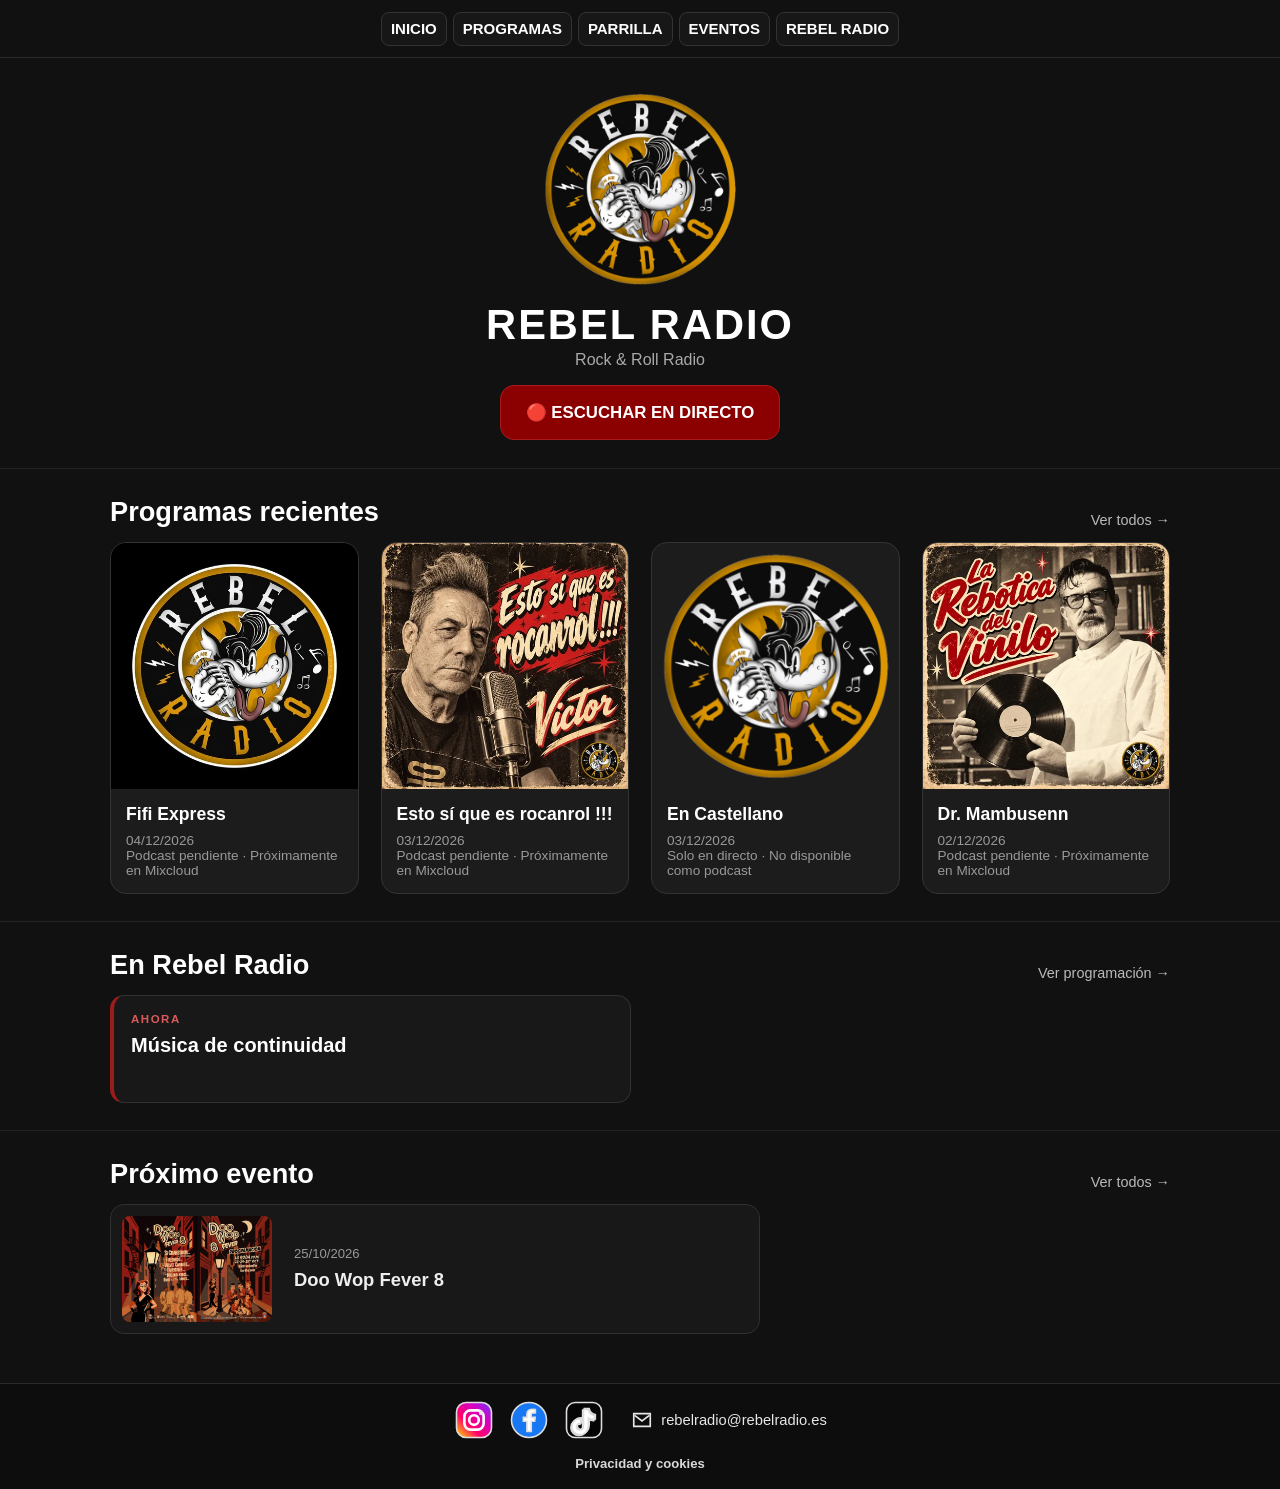
==== commit 39fada4f: "Publicación automática Rebel Radio 3d90b47e51bc" ====
--- a/index.html
+++ b/index.html
@@ -643,7 +643,7 @@
 /* REBEL-CABECERA-FIJA-FIN */
 
 </style>
-  <link rel="stylesheet" href="/rebel-ui.css?v=20261007-fix1" data-rebel-i18n-css="1">
+  <link rel="stylesheet" href="/rebel-ui.css?v=20261019-nav-fijo1" data-rebel-i18n-css="1">
 </head>
 
 <body class="rr-home-page">
@@ -1779,7 +1779,7 @@
   <a href="/privacidad.html">Privacidad y cookies</a>
 </div>
 </footer>
-  <script src="/rebel-menu.js?v=20261002-es1" defer></script>
+  <script src="/rebel-menu.js?v=20261019-nav-fijo1" defer></script>
   <script src="/rebel-ahora.js?v=20261002-es1" defer></script>
 </body>
 </html>
--- a/rebel-ui.css
+++ b/rebel-ui.css
@@ -274,3 +274,74 @@
     border-color:#555 !important;
 }
 /* REBEL-LEGAL-FINAL-FIN */
+
+/* REBEL-MENU-FIJO-BOTON-INICIO-20261019 */
+
+/* La cabecera permanece visible durante todo el desplazamiento sin sacar
+   el contenido del flujo normal de la página. */
+header.rr-header{
+  position:sticky!important;
+  top:0!important;
+  z-index:2500!important;
+}
+
+/* Botón de retorno: solo lo crea rebel-menu.js fuera de la portada. */
+header.rr-header .rr-home-return,
+header.rr-header .rr-home-return:visited{
+  height:36px!important;
+  min-height:36px!important;
+  box-sizing:border-box!important;
+  display:inline-flex!important;
+  align-items:center!important;
+  justify-content:center!important;
+  gap:6px!important;
+  padding:0 11px!important;
+  border:1px solid #444!important;
+  border-radius:8px!important;
+  background:#181818!important;
+  color:#fff!important;
+  text-decoration:none!important;
+  font-size:13px!important;
+  font-weight:800!important;
+  line-height:1!important;
+  white-space:nowrap!important;
+  z-index:2600!important;
+}
+header.rr-header .rr-home-return:hover,
+header.rr-header .rr-home-return:focus-visible{
+  background:#242424!important;
+  border-color:#777!important;
+}
+header.rr-header .rr-home-return-icon{
+  font-size:20px!important;
+  line-height:1!important;
+  transform:translateY(-1px);
+}
+
+@media(min-width:701px){
+  /* El menú principal conserva su centrado; INICIO queda anclado a la derecha. */
+  header.rr-header .rr-home-return{
+    position:absolute!important;
+    right:12px!important;
+    top:50%!important;
+    transform:translateY(-50%)!important;
+    margin:0!important;
+  }
+}
+
+@media(max-width:700px){
+  /* En móvil mantiene MENÚ a la izquierda e INICIO en el lado derecho.
+     Si existe selector de idioma, queda a continuación del botón Inicio. */
+  header.rr-header .rr-home-return{
+    position:static!important;
+    order:2!important;
+    margin-left:auto!important;
+    transform:none!important;
+    padding:0 9px!important;
+    font-size:12px!important;
+  }
+  header.rr-header.rr-has-home-return .rr-lang-box{
+    margin-left:7px!important;
+  }
+}
+
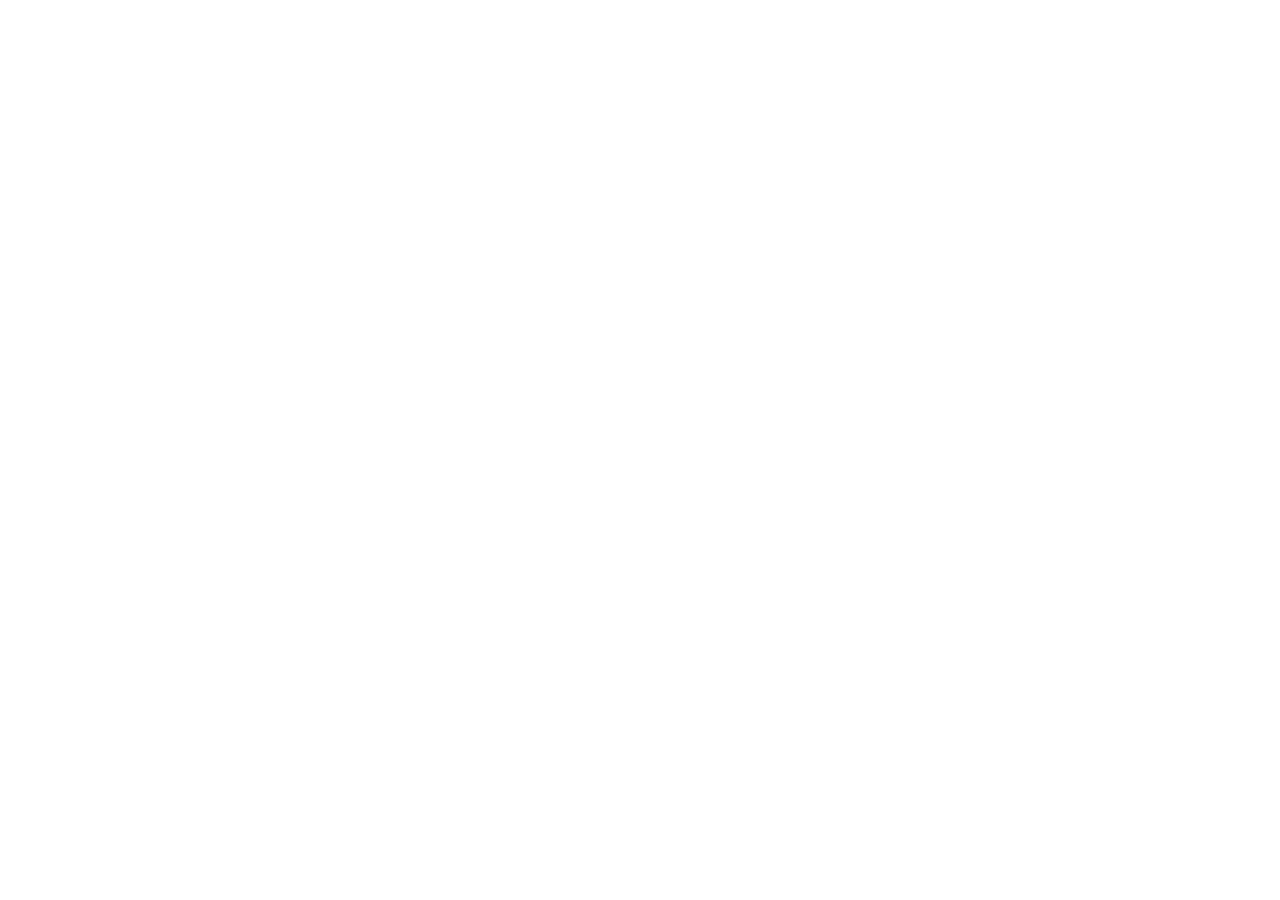
==== commit cd8bcecd: "Retirar web antigua y redirigir a rebel-radio.github.io" ====
--- a/index.html
+++ b/index.html
@@ -1,1786 +1,16 @@
-<!DOCTYPE html>
+<!doctype html>
 <html lang="es">
 <head>
-<meta charset="UTF-8">
-<meta name="viewport" content="width=device-width, initial-scale=1.0">
-
-<title>Rebel Radio</title>
-<meta name="description" content="Rebel Radio · Rock & Roll Radio. Programas, parrilla, eventos y emisión en directo.">
-
-<link rel="manifest" href="/manifest.json">
-<link rel="apple-touch-icon" href="/icons/apple-touch-icon.png">
-
-<meta name="theme-color" content="#111111">
-<meta name="apple-mobile-web-app-capable" content="yes">
-<meta name="apple-mobile-web-app-status-bar-style" content="black">
-<meta name="apple-mobile-web-app-title" content="Rebel Radio">
-
-<style>
-*{
-    box-sizing:border-box;
-}
-
-body{
-    margin:0;
-    background:#111;
-    color:white;
-    font-family:Arial,sans-serif;
-}
-
-a{
-    color:inherit;
-}
-
-header{
-    border-bottom:1px solid #2b2b2b;
-    background:#111;
-}
-
-.cabecera{
-    max-width:1100px;
-    margin:auto;
-    padding:15px 20px;
-    display:flex;
-    align-items:center;
-    justify-content:space-between;
-    gap:20px;
-}
-
-.marca{
-    font-weight:bold;
-    letter-spacing:1px;
-    text-decoration:none;
-    white-space:nowrap;
-}
-
-nav{
-    display:flex;
-    gap:20px;
-    flex-wrap:wrap;
-    justify-content:flex-end;
-}
-
-nav a{
-    color:#ccc;
-    text-decoration:none;
-    font-size:.9rem;
-}
-
-nav a:hover{
-    color:white;
-}
-
-main{
-    width:100%;
-}
-
-.hero{
-    max-width:1100px;
-    margin:auto;
-    padding:55px 20px 60px;
-    text-align:center;
-}
-
-.logo{
-    width:220px;
-    max-width:60vw;
-    height:auto;
-    display:block;
-    margin:0 auto 20px;
-}
-
-h1{
-    margin:0;
-    font-size:2.6rem;
-    letter-spacing:2px;
-}
-
-.lema{
-    color:#aaa;
-    margin:10px 0 30px;
-}
-
-.directo{
-    display:inline-block;
-    background:#8b0000;
-    border:1px solid #aa1a1a;
-    border-radius:14px;
-    padding:18px 28px;
-    color:white;
-    text-decoration:none;
-    font-weight:bold;
-    font-size:1.05rem;
-}
-
-.seccion{
-    border-top:1px solid #242424;
-}
-
-.interior{
-    max-width:1100px;
-    margin:auto;
-    padding:45px 20px;
-}
-
-.titulo-seccion{
-    display:flex;
-    align-items:end;
-    justify-content:space-between;
-    gap:20px;
-    margin-bottom:25px;
-}
-
-.titulo-seccion h2{
-    margin:0;
-    font-size:1.7rem;
-}
-
-.ver-todos{
-    color:#bbb;
-    text-decoration:none;
-    font-size:.9rem;
-}
-
-.ver-todos:hover{
-    color:white;
-}
-
-#ultimos{
-    display:grid;
-    grid-template-columns:repeat(4, minmax(0,1fr));
-    gap:22px;
-}
-
-.programa{
-    background:#1c1c1c;
-    border:1px solid #333;
-    border-radius:16px;
-    overflow:hidden;
-    text-decoration:none;
-    min-width:0;
-    transition:transform .15s ease, border-color .15s ease;
-}
-
-.programa:hover{
-    transform:translateY(-2px);
-    border-color:#555;
-}
-
-.programa img{
-    width:100%;
-    aspect-ratio:1 / 1;
-    object-fit:cover;
-    display:block;
-}
-
-.programa-datos{
-    padding:15px;
-}
-
-.programa h3{
-    margin:0 0 8px;
-    font-size:1.1rem;
-}
-
-.programa p{
-    margin:0;
-    color:#999;
-    font-size:.85rem;
-}
-
-.estado{
-    color:#888;
-}
-
-/* PRÓXIMO EVENTO EN PORTADA */
-
-.evento-portada{
-    display:grid;
-    grid-template-columns:150px 1fr;
-    gap:22px;
-    align-items:center;
-    max-width:650px;
-    background:#181818;
-    border:1px solid #303030;
-    border-radius:14px;
-    padding:14px;
-    text-decoration:none;
-    color:#eee;
-    transition:transform .15s ease, border-color .15s ease;
-}
-
-.evento-portada:hover{
-    transform:translateY(-2px);
-    border-color:#555;
-}
-
-.evento-portada img{
-    width:150px;
-    max-height:190px;
-    object-fit:contain;
-    display:block;
-    border-radius:8px;
-}
-
-.evento-portada.rebel img{
-    outline:none;
-}
-
-.evento-portada-rebel{
-    position:relative;
-    display:flex;
-    flex-direction:column;
-    align-items:center;
-    justify-content:center;
-    width:130px;
-    min-height:58px;
-    box-sizing:border-box;
-    margin:0 auto 14px;
-    padding:9px 13px 8px;
-    border:3px double #ffc247;
-    border-radius:50%;
-    color:#ffc247;
-    background:rgba(255,194,71,.08);
-    transform:rotate(-4deg);
-    transform-origin:center;
-    text-align:center;
-    text-transform:uppercase;
-    line-height:1.02;
-    box-shadow:0 0 10px rgba(255,194,71,.12);
-}
-
-.evento-portada-rebel::before{
-    content:"";
-    position:absolute;
-    inset:3px;
-    border:1px solid rgba(255,194,71,.82);
-    border-radius:50%;
-    pointer-events:none;
-}
-
-.evento-portada-rebel span{
-    position:relative;
-    z-index:1;
-    font-size:.65rem;
-    font-weight:800;
-    letter-spacing:.09em;
-}
-
-.evento-portada-rebel strong{
-    position:relative;
-    z-index:1;
-    margin-top:3px;
-    color:inherit;
-    font-size:.82rem;
-    font-weight:900;
-    letter-spacing:.11em;
-}
-
-@media(max-width:600px){
-    .evento-portada-rebel{
-        width:118px;
-        min-height:52px;
-        margin:0 auto 12px;
-        padding:7px 10px 6px;
-    }
-}
-
-.evento-portada-fecha{
-    color:#999;
-    font-size:.82rem;
-    margin-bottom:7px;
-}
-
-.evento-portada-nombre{
-    margin:0;
-    font-size:1.15rem;
-    line-height:1.3;
-}
-
-.evento-portada-accion{
-    display:block;
-    margin-top:12px;
-    color:#bbb;
-    font-size:.85rem;
-}
-
-@media(max-width:600px){
-
-    .evento-portada{
-        grid-template-columns:90px 1fr;
-        gap:12px;
-        padding:10px;
-    }
-
-    .evento-portada img{
-        width:90px;
-        max-height:120px;
-    }
-
-    .evento-portada-nombre{
-        font-size:.95rem;
-    }
-
-    .evento-portada-fecha,
-    .evento-portada-accion{
-        font-size:.76rem;
-    }
-}
-
-.proximamente{
-    background:#181818;
-    border:1px solid #2d2d2d;
-    border-radius:14px;
-    padding:22px;
-    color:#aaa;
-    text-align:center;
-}
-
-.emision-actual{
-    display:grid;
-    grid-template-columns:1fr 1fr;
-    gap:18px;
-}
-
-.bloque-emision{
-    background:#181818;
-    border:1px solid #303030;
-    border-radius:14px;
-    padding:22px;
-    min-height:135px;
-}
-
-.bloque-emision.ahora{
-    border-left:4px solid #9b1c1c;
-}
-
-.rotulo-emision{
-    color:#888;
-    font-size:.72rem;
-    font-weight:bold;
-    letter-spacing:1.5px;
-    margin-bottom:12px;
-}
-
-.ahora .rotulo-emision{
-    color:#d85a5a;
-}
-
-.nombre-emision{
-    font-size:1.25rem;
-    font-weight:bold;
-    line-height:1.25;
-}
-
-.detalle-emision{
-    margin-top:9px;
-    color:#999;
-    font-size:.85rem;
-}
-
-@media(max-width:600px){
-    .emision-actual{
-        grid-template-columns:1fr;
-    }
-}
-
-footer{
-    border-top:1px solid #242424;
-}
-
-.pie{
-    max-width:1100px;
-    margin:auto;
-    padding:30px 20px;
-    color:#777;
-    text-align:center;
-    font-size:.85rem;
-}
-
-@media(max-width:700px){
-
-    .cabecera{
-        flex-direction:column;
-        gap:12px;
-    }
-
-    nav{
-        justify-content:center;
-        gap:15px;
-    }
-
-    .hero{
-        padding:38px 15px 45px;
-    }
-
-    h1{
-        font-size:2rem;
-    }
-
-    .interior{
-        padding:35px 15px;
-    }
-
-    #ultimos{
-        grid-template-columns:repeat(2, minmax(0,1fr));
-        gap:12px;
-    }
-}
-
-@media(max-width:600px){
-
-    #ultimos{
-        grid-template-columns:1fr;
-        gap:10px;
-    }
-
-    .programa{
-        display:grid;
-        grid-template-columns:90px 1fr;
-        align-items:center;
-        border-radius:10px;
-    }
-
-    .programa img{
-        width:90px;
-        height:90px;
-        aspect-ratio:auto;
-        object-fit:cover;
-    }
-
-    .programa-datos{
-        padding:10px 13px;
-        min-width:0;
-    }
-
-    .programa h3{
-        margin:0 0 5px;
-        font-size:1rem;
-        line-height:1.2;
-    }
-
-    .programa p{
-        font-size:.78rem;
-        line-height:1.3;
-    }
-}
-
-
-/* =========================================================
-   MENU SUPERIOR COMUN REBEL RADIO
-   ========================================================= */
-
-nav,
-.navegacion{
-    display:flex;
-    justify-content:center;
-    flex-wrap:nowrap !important;
-    gap:6px !important;
-    align-items:center;
-}
-
-.cabecera{
-    display:flex;
-    justify-content:center !important;
-}
-
-nav a,
-.navegacion a{
-    margin:0 !important;
-    padding:7px 9px;
-    box-sizing:border-box;
-    border:1px solid #333;
-    border-radius:8px;
-    background:#171717;
-    color:#ccc;
-    text-decoration:none;
-    font-size:15px !important;
-    font-weight:700;
-    line-height:1.2;
-    white-space:nowrap;
-    flex:0 0 auto;
-    transition:background .15s ease, border-color .15s ease, color .15s ease;
-}
-
-nav a:hover,
-.navegacion a:hover{
-    background:#242424;
-    border-color:#555;
-    color:#fff;
-}
-
-nav a.activo,
-.navegacion a.activo{
-    color:#e0a052;
-    border-color:#d08a2f;
-    background:rgba(208,138,47,.12);
-}
-
-@media (max-width:700px){
-    nav,
-    .navegacion{
-        justify-content:center !important;
-        gap:4px !important;
-        max-width:100%;
-        overflow-x:auto;
-        scrollbar-width:none;
-        -webkit-overflow-scrolling:touch;
-    }
-
-    nav::-webkit-scrollbar,
-    .navegacion::-webkit-scrollbar{
-        display:none;
-    }
-
-    nav a,
-    .navegacion a{
-        padding:6px clamp(5px,1.5vw,7px);
-        font-size:clamp(11px,3vw,12.5px) !important;
-    }
-}
-
-
-
-/* REBEL-CABECERA-FIJA-INICIO */
-
-header{
-    margin:0 !important;
-    padding:12px 16px !important;
-    min-height:58px !important;
-    height:58px !important;
-    box-sizing:border-box !important;
-    display:flex !important;
-    align-items:center !important;
-    justify-content:center !important;
-    overflow:visible !important;
-    background:#111 !important;
-    border:0 !important;
-    border-bottom:1px solid #2b2b2b !important;
-}
-
-header .cabecera{
-    width:100% !important;
-    max-width:100% !important;
-    height:100% !important;
-    min-width:0 !important;
-    margin:0 !important;
-    padding:0 !important;
-    box-sizing:border-box !important;
-    display:flex !important;
-    align-items:center !important;
-    justify-content:center !important;
-    gap:0 !important;
-}
-
-header nav,
-header .navegacion{
-    width:auto !important;
-    max-width:100% !important;
-    min-width:0 !important;
-    margin:0 auto !important;
-    padding:0 !important;
-    box-sizing:border-box !important;
-    display:flex !important;
-    align-items:center !important;
-    justify-content:center !important;
-    flex-wrap:nowrap !important;
-    gap:6px !important;
-    border:0 !important;
-}
-
-header nav a,
-header .navegacion a{
-    flex:0 0 auto !important;
-    margin:0 !important;
-}
-
-@media (max-width:700px){
-    header{
-        padding:10px 0 !important;
-        min-height:54px !important;
-        height:54px !important;
-        overflow:hidden !important;
-    }
-
-    header .cabecera{
-        width:100% !important;
-        max-width:100% !important;
-        height:100% !important;
-        min-width:0 !important;
-    }
-
-    header nav,
-    header .navegacion{
-        width:100% !important;
-        max-width:100% !important;
-        min-width:0 !important;
-        margin:0 !important;
-        padding:0 8px !important;
-        justify-content:flex-start !important;
-        overflow-x:auto !important;
-        overflow-y:hidden !important;
-        scroll-padding-left:8px !important;
-        scrollbar-width:none !important;
-        -webkit-overflow-scrolling:touch;
-    }
-
-    header nav::-webkit-scrollbar,
-    header .navegacion::-webkit-scrollbar{
-        display:none !important;
-    }
-
-    header nav a:first-child,
-    header .navegacion a:first-child{
-        margin-left:0 !important;
-    }
-
-    header nav a:last-child,
-    header .navegacion a:last-child{
-        margin-right:8px !important;
-    }
-}
-
-/* REBEL-CABECERA-FIJA-FIN */
-
-</style>
-  <link rel="stylesheet" href="/rebel-ui.css?v=20261019-nav-fijo1" data-rebel-i18n-css="1">
+  <meta charset="utf-8">
+  <meta name="viewport" content="width=device-width,initial-scale=1">
+  <meta http-equiv="refresh" content="0; url=https://rebel-radio.github.io/">
+  <link rel="canonical" href="https://rebel-radio.github.io/">
+  <title>Rebel Radio</title>
+  <script>
+    location.replace('https://rebel-radio.github.io/' + location.search + location.hash);
+  </script>
 </head>
-
-<body class="rr-home-page">
-
-<header class="rr-header">
-  <button type="button" class="rr-menu-toggle" aria-expanded="false">☰ MENÚ</button>
-
-  <nav class="rr-main-nav" aria-label="Navegación principal">
-    <a href="/">INICIO</a>
-    <a href="/programas.html">PROGRAMAS</a>
-    <a href="/programacion.html">PARRILLA</a>
-    <a href="/eventos.html">EVENTOS</a>
-    <a href="/rebel-radio.html">REBEL RADIO</a>
-  </nav>
-</header>
-
-<main>
-
-    <section class="hero">
-
-        <img
-            class="logo"
-            src="/icons/icon-512.png"
-            alt="Rebel Radio"
-        >
-
-        <h1>REBEL RADIO</h1>
-
-        <p class="lema">
-            Rock & Roll Radio
-        </p>
-
-        <a
-            class="directo"
-            href="https://www.mixcloud.com/live/Rock_and_Roll_Rebel_Radio/">
-            🔴 ESCUCHAR EN DIRECTO
-        </a>
-
-    </section>
-
-
-    <section class="seccion">
-
-        <div class="interior">
-
-            <div class="titulo-seccion">
-
-                <h2>Programas recientes</h2>
-
-                <a
-                    class="ver-todos"
-                    href="/programas.html">
-                    Ver todos →
-                </a>
-
-            </div>
-
-            <p id="estado-programas" class="estado">
-                Cargando programas...
-            </p>
-
-            <div id="ultimos"></div>
-
-        </div>
-
-    </section>
-
-
-    <section
-        class="seccion"
-        id="en-emision">
-
-        <div class="interior">
-
-            <div class="titulo-seccion">
-                <h2>En Rebel Radio</h2>
-
-                <a
-                    class="ver-todos"
-                    href="/programacion.html">
-                    Ver programación →
-                </a>
-            </div>
-
-            <div class="emision-actual">
-
-                <a
-                    class="bloque-emision ahora"
-                    href="https://www.mixcloud.com/live/Rock_and_Roll_Rebel_Radio/"
-                    target="_blank"
-                    rel="noopener"
-                    style="display:block; color:inherit; text-decoration:none;">
-
-                    <div class="rotulo-emision">
-                        AHORA
-                    </div>
-
-                    <div
-                        id="ahora-nombre"
-                        class="nombre-emision">
-                        Cargando...
-                    </div>
-
-                    <div
-                        id="ahora-detalle"
-                        class="detalle-emision">
-                    </div>
-
-                </a>
-
-
-            </div>
-
-        </div>
-
-    </section>
-
-    <section class="seccion" id="proximo-evento">
-
-        <div class="interior">
-
-            <div class="titulo-seccion">
-
-                <h2>Próximo evento</h2>
-
-                <a
-                    class="ver-todos"
-                    href="/eventos.html">
-                    Ver todos →
-                </a>
-
-            </div>
-
-            <p id="estado-evento" class="estado">
-                Cargando evento...
-            </p>
-
-            <div id="evento-portada"></div>
-
-        </div>
-
-    </section>
-
-</main>
-
-
-
-
-
-
-<script>
-
-function fechaVisible(fecha){
-
-    if(!fecha){
-        return '';
-    }
-
-    const [anio, mes, dia] =
-        fecha.split('-');
-
-    return `${dia}/${mes}/${anio}`;
-}
-
-
-const ultimos =
-    document.getElementById('ultimos');
-
-const estadoProgramas =
-    document.getElementById('estado-programas');
-
-
-/* PROGRAMAS RECIENTES POR PARRILLA — 18-10-2026 */
-
-const MS_DIA_RECIENTES = 24 * 60 * 60 * 1000;
-const DIAS_RECIENTES = [
-    'domingo',
-    'lunes',
-    'martes',
-    'miercoles',
-    'jueves',
-    'viernes',
-    'sabado'
-];
-
-function ahoraMadridRecientes(){
-
-    const partes = new Intl.DateTimeFormat(
-        'en-CA',
-        {
-            timeZone: 'Europe/Madrid',
-            year: 'numeric',
-            month: '2-digit',
-            day: '2-digit',
-            hour: '2-digit',
-            minute: '2-digit',
-            second: '2-digit',
-            hourCycle: 'h23'
-        }
-    ).formatToParts(new Date());
-
-    const valor = tipo =>
-        Number(partes.find(p => p.type === tipo)?.value);
-
-    /*
-     * Date UTC usado aquí como contenedor de la hora civil de Madrid.
-     * Así los cálculos de parrilla no dependen de la zona del dispositivo.
-     */
-    return new Date(Date.UTC(
-        valor('year'),
-        valor('month') - 1,
-        valor('day'),
-        valor('hour'),
-        valor('minute'),
-        valor('second')
-    ));
-}
-
-function fechaISORecientes(fecha){
-
-    return [
-        fecha.getUTCFullYear(),
-        String(fecha.getUTCMonth() + 1).padStart(2, '0'),
-        String(fecha.getUTCDate()).padStart(2, '0')
-    ].join('-');
-}
-
-function fechaDesdeISORecientes(iso){
-
-    const [anio, mes, dia] =
-        String(iso).split('-').map(Number);
-
-    return new Date(Date.UTC(anio, mes - 1, dia));
-}
-
-function inicioRecientes(fechaDia, hora){
-
-    const [h, m] =
-        String(hora).split(':').map(Number);
-
-    return new Date(Date.UTC(
-        fechaDia.getUTCFullYear(),
-        fechaDia.getUTCMonth(),
-        fechaDia.getUTCDate(),
-        h,
-        m
-    ));
-}
-
-function reglaActivaRecientes(emision, fechaDia){
-
-    if(
-        emision.regla === 'biweekly' &&
-        emision.anchor_date
-    ){
-        const ancla =
-            fechaDesdeISORecientes(emision.anchor_date);
-
-        const dia =
-            new Date(Date.UTC(
-                fechaDia.getUTCFullYear(),
-                fechaDia.getUTCMonth(),
-                fechaDia.getUTCDate()
-            ));
-
-        const diferencia =
-            Math.round(
-                (dia.getTime() - ancla.getTime()) /
-                MS_DIA_RECIENTES
-            );
-
-        return (
-            diferencia >= 0 &&
-            diferencia % 14 === 0
-        );
-    }
-
-    return true;
-}
-
-function emisionesRecientesPrevistas(parrilla){
-
-    const ahora =
-        ahoraMadridRecientes();
-
-    const candidatas = [];
-
-    /*
-     * Miramos 45 días hacia atrás: sobra para obtener cuatro
-     * programas distintos incluso con espacios quincenales.
-     */
-    for(let retroceso = 0; retroceso <= 45; retroceso++){
-
-        const fechaDia =
-            new Date(Date.UTC(
-                ahora.getUTCFullYear(),
-                ahora.getUTCMonth(),
-                ahora.getUTCDate() - retroceso
-            ));
-
-        const fechaISO =
-            fechaISORecientes(fechaDia);
-
-        const dia =
-            DIAS_RECIENTES[fechaDia.getUTCDay()];
-
-        const excepciones =
-            (parrilla.excepciones || [])
-                .filter(e => e.fecha === fechaISO);
-
-        const cancelados = new Set(
-            excepciones
-                .filter(e => e.accion === 'cancel')
-                .map(e => e.programa_id)
-        );
-
-        const horasSustituidas = new Set(
-            excepciones
-                .filter(e =>
-                    ['replace', 'special'].includes(e.accion) &&
-                    e.hora
-                )
-                .map(e => e.hora)
-        );
-
-        for(const emision of (parrilla.emisiones || [])){
-
-            if(
-                emision.dia !== dia ||
-                !['estreno', 'musical'].includes(emision.tipo)
-            ){
-                continue;
-            }
-
-            if(cancelados.has(emision.programa_id)){
-                continue;
-            }
-
-            if(horasSustituidas.has(emision.hora)){
-                continue;
-            }
-
-            if(!reglaActivaRecientes(emision, fechaDia)){
-                continue;
-            }
-
-            const inicio =
-                inicioRecientes(fechaDia, emision.hora);
-
-            const fin =
-                new Date(
-                    inicio.getTime() +
-                    Number(emision.duracion_minutos || 0) *
-                    60 * 1000
-                );
-
-            /*
-             * Por decisión actual de Rebel Radio, cuando la franja termina
-             * confiamos en que el sistema ha emitido lo programado.
-             */
-            if(fin.getTime() > ahora.getTime()){
-                continue;
-            }
-
-            candidatas.push({
-                programa_id: emision.programa_id,
-                nombre: emision.nombre,
-                fecha: fechaISO,
-                inicio: inicio.getTime(),
-                tipo: emision.tipo
-            });
-        }
-
-        for(const especial of (parrilla.reglas_especiales || [])){
-
-            if(
-                Number(especial.dia_del_mes) !==
-                fechaDia.getUTCDate()
-            ){
-                continue;
-            }
-
-            if(cancelados.has(especial.programa_id || especial.id)){
-                continue;
-            }
-
-            if(horasSustituidas.has(especial.hora)){
-                continue;
-            }
-
-            const inicio =
-                inicioRecientes(fechaDia, especial.hora);
-
-            const fin =
-                new Date(
-                    inicio.getTime() +
-                    Number(especial.duracion_minutos || 0) *
-                    60 * 1000
-                );
-
-            if(fin.getTime() > ahora.getTime()){
-                continue;
-            }
-
-            candidatas.push({
-                programa_id:
-                    especial.programa_id || especial.id,
-                nombre: especial.nombre,
-                fecha: fechaISO,
-                inicio: inicio.getTime(),
-                tipo: 'especial'
-            });
-        }
-
-        /* Excepciones concretas que introducen o sustituyen una emisión. */
-        for(const exc of excepciones){
-
-            if(
-                !['replace', 'special'].includes(exc.accion) ||
-                !exc.hora
-            ){
-                continue;
-            }
-
-            const inicio =
-                inicioRecientes(fechaDia, exc.hora);
-
-            const fin =
-                new Date(
-                    inicio.getTime() +
-                    Number(exc.duracion_minutos || 0) *
-                    60 * 1000
-                );
-
-            if(fin.getTime() > ahora.getTime()){
-                continue;
-            }
-
-            candidatas.push({
-                programa_id: exc.programa_id,
-                nombre: exc.nombre,
-                fecha: fechaISO,
-                inicio: inicio.getTime(),
-                tipo: 'especial'
-            });
-        }
-    }
-
-    candidatas.sort(
-        (a, b) => b.inicio - a.inicio
-    );
-
-    const vistos = new Set();
-    const resultado = [];
-
-    for(const item of candidatas){
-
-        if(
-            !item.programa_id ||
-            vistos.has(item.programa_id)
-        ){
-            continue;
-        }
-
-        vistos.add(item.programa_id);
-        resultado.push(item);
-
-        if(resultado.length === 4){
-            break;
-        }
-    }
-
-    return resultado;
-}
-
-function sumarDiasRecientes(iso, dias){
-
-    const fecha =
-        fechaDesdeISORecientes(iso);
-
-    fecha.setUTCDate(
-        fecha.getUTCDate() + dias
-    );
-
-    return fechaISORecientes(fecha);
-}
-
-function episodioDeEmisionReciente(programa, emision){
-
-    if(
-        !programa ||
-        !Array.isArray(programa.episodios)
-    ){
-        return null;
-    }
-
-    const proveedor =
-        programa.proveedor || 'mixcloud';
-
-    if(proveedor === 'ivoox'){
-
-        /*
-         * iVoox fecha por publicación RSS. Elvis puede aparecer
-         * después de emitirse, por lo que admitimos hasta +3 días.
-         */
-        const limite =
-            sumarDiasRecientes(emision.fecha, 3);
-
-        return programa.episodios.find(
-            episodio =>
-                episodio &&
-                episodio.fecha >= emision.fecha &&
-                episodio.fecha <= limite
-        ) || null;
-    }
-
-    /*
-     * En Mixcloud la fecha normalizada procede del nombre del episodio
-     * y corresponde a la fecha de emisión.
-     */
-    return programa.episodios.find(
-        episodio =>
-            episodio &&
-            episodio.fecha === emision.fecha
-    ) || null;
-}
-
-function estadoPodcastReciente(programa, emision){
-
-    const proveedor =
-        programa?.proveedor ||
-        (emision.tipo === 'musical'
-            ? 'directo'
-            : 'mixcloud');
-
-    const episodio =
-        episodioDeEmisionReciente(programa, emision);
-
-    const ultimaPortada =
-        programa?.episodios?.[0]?.imagen || '';
-
-    if(proveedor === 'directo'){
-        return {
-            texto:
-                'Solo en directo · No disponible como podcast',
-            episodio: null,
-            imagen:
-                ultimaPortada || '/icons/icon-512.png'
-        };
-    }
-
-    if(episodio){
-        return {
-            texto:
-                proveedor === 'ivoox'
-                    ? 'Podcast disponible · iVoox'
-                    : 'Podcast disponible · Mixcloud',
-            episodio,
-            imagen:
-                episodio.imagen ||
-                ultimaPortada ||
-                '/icons/icon-512.png'
-        };
-    }
-
-    return {
-        texto:
-            proveedor === 'ivoox'
-                ? 'Podcast pendiente · Próximamente en iVoox'
-                : 'Podcast pendiente · Próximamente en Mixcloud',
-        episodio: null,
-        imagen:
-            ultimaPortada || '/icons/icon-512.png'
-    };
-}
-
-Promise.all([
-    fetch('/catalogo-mixcloud.json'),
-    fetch('/parrilla.json')
-])
-
-    .then(async ([respuestaCatalogo, respuestaParrilla]) => {
-
-        if(!respuestaCatalogo.ok){
-            throw new Error(
-                'No se puede cargar el catálogo'
-            );
-        }
-
-        if(!respuestaParrilla.ok){
-            throw new Error(
-                'No se puede cargar la parrilla'
-            );
-        }
-
-        return [
-            await respuestaCatalogo.json(),
-            await respuestaParrilla.json()
-        ];
-    })
-
-    .then(([catalogo, parrilla]) => {
-
-        estadoProgramas.style.display =
-            'none';
-
-        const recientes =
-            emisionesRecientesPrevistas(parrilla);
-
-        for(const emision of recientes){
-
-            const programa =
-                catalogo.programas.find(
-                    p => p.id === emision.programa_id
-                ) || {
-                    id: emision.programa_id,
-                    nombre: emision.nombre,
-                    proveedor:
-                        emision.tipo === 'musical'
-                            ? 'directo'
-                            : 'mixcloud',
-                    episodios: []
-                };
-
-            const podcast =
-                estadoPodcastReciente(programa, emision);
-
-            const tarjeta =
-                document.createElement('a');
-
-            tarjeta.className =
-                'programa';
-
-            tarjeta.href =
-                `/programa.html?id=${programa.id}`;
-
-            tarjeta.innerHTML = `
-                <img
-                    src="${podcast.imagen}"
-                    alt="${programa.nombre}"
-                >
-
-                <div class="programa-datos">
-
-                    <h3>
-                        ${programa.nombre}
-                    </h3>
-
-                    <p>
-                        ${fechaVisible(emision.fecha)}
-                    </p>
-
-                    <p class="estado-podcast">
-                        ${podcast.texto}
-                    </p>
-
-                </div>
-            `;
-
-            ultimos.appendChild(tarjeta);
-        }
-
-        if(!recientes.length){
-            estadoProgramas.style.display =
-                'block';
-
-            estadoProgramas.textContent =
-                'No hay programas recientes en la parrilla.';
-        }
-    })
-
-    .catch(error => {
-
-        estadoProgramas.textContent =
-            'No se han podido cargar los programas recientes.';
-
-        console.error(error);
-    });
-
-
-/* =========================================================
-   AHORA / A CONTINUACIÓN
-   ========================================================= */
-
-const diasParrilla = [
-    'domingo',
-    'lunes',
-    'martes',
-    'miercoles',
-    'jueves',
-    'viernes',
-    'sabado'
-];
-
-const nombresDias = {
-    domingo: 'Domingo',
-    lunes: 'Lunes',
-    martes: 'Martes',
-    miercoles: 'Miércoles',
-    jueves: 'Jueves',
-    viernes: 'Viernes',
-    sabado: 'Sábado'
-};
-
-
-function horaAMinutos(hora){
-
-    const [h, m] = hora.split(':').map(Number);
-
-    /*
-     * 00:00 está al final de nuestra jornada de parrilla.
-     */
-    if(h === 0){
-        return 24 * 60 + m;
-    }
-
-    return h * 60 + m;
-}
-
-
-function datosMadrid(){
-
-    const partes = new Intl.DateTimeFormat(
-        'es-ES',
-        {
-            timeZone: 'Europe/Madrid',
-            weekday: 'long',
-            day: 'numeric',
-            hour: '2-digit',
-            minute: '2-digit',
-            hour12: false
-        }
-    ).formatToParts(new Date());
-
-    const valor = tipo =>
-        partes.find(p => p.type === tipo)?.value;
-
-    const normalizar = texto =>
-        texto
-            .normalize('NFD')
-            .replace(/[\u0300-\u036f]/g, '')
-            .toLowerCase();
-
-    return {
-        dia: normalizar(valor('weekday')),
-        diaMes: Number(valor('day')),
-        hora: Number(valor('hour')),
-        minuto: Number(valor('minute'))
-    };
-}
-
-
-function emisionEspecialElvis(fecha, hora){
-
-    return (
-        fecha.diaMes === 16 &&
-        hora === '21:00'
-    );
-}
-
-
-function emisionesDelDia(datos, dia){
-
-    return datos.emisiones
-        .filter(e => e.dia === dia)
-        .sort(
-            (a,b) =>
-                horaAMinutos(a.hora) -
-                horaAMinutos(b.hora)
-        );
-}
-
-
-function contenidoActual(datos, fecha){
-
-    /*
-     * La parrilla trabaja por horas completas.
-     * Obtenemos la hora actual de Madrid.
-     */
-
-    const horaActual =
-        `${String(fecha.hora).padStart(2,'0')}:00`;
-
-    /*
-     * Regla mensual de Ahora, Elvis.
-     */
-
-    if(emisionEspecialElvis(fecha, horaActual)){
-
-        return {
-            nombre: 'Ahora, Elvis',
-            detalle: 'Especial mensual · 21:00'
-        };
-    }
-
-    const emisiones =
-        emisionesDelDia(datos, fecha.dia);
-
-    const encontrada =
-        emisiones.find(
-            e => e.hora === horaActual
-        );
-
-    if(!encontrada){
-
-        return {
-            nombre: 'Música de continuidad',
-            detalle: ''
-        };
-    }
-
-    let detalle = encontrada.hora;
-
-    if(encontrada.tipo === 'estreno'){
-        detalle += ' · Estreno';
-    }
-
-    else if(encontrada.tipo === 'repeticion'){
-        detalle += ' · Repetición';
-    }
-
-    else if(encontrada.tipo === 'musical'){
-        detalle += ' · Selección musical';
-    }
-
-    return {
-        nombre: encontrada.nombre,
-        detalle
-    };
-}
-
-
-function siguienteContenido(datos, fecha){
-
-    const ahoraMinutos =
-        fecha.hora * 60 + fecha.minuto;
-
-    /*
-     * Buscamos contenido relevante:
-     * programas, estrenos, repeticiones y
-     * bloques musicales.
-     *
-     * La música de continuidad no cuenta
-     * como "siguiente contenido".
-     */
-
-    for(let salto = 0; salto < 8; salto++){
-
-        const indiceActual =
-            diasParrilla.indexOf(fecha.dia);
-
-        const indice =
-            (indiceActual + salto) % 7;
-
-        const dia =
-            diasParrilla[indice];
-
-        let emisiones =
-            emisionesDelDia(datos, dia)
-                .filter(e =>
-                    e.tipo !== 'musica'
-                );
-
-        /*
-         * Si estamos buscando en el día actual,
-         * descartamos lo que ya ha empezado.
-         */
-
-        if(salto === 0){
-
-            emisiones =
-                emisiones.filter(
-                    e =>
-                        horaAMinutos(e.hora) >
-                        ahoraMinutos
-                );
-        }
-
-        /*
-         * Ahora, Elvis tiene prioridad el día 16.
-         *
-         * Para "siguiente" solo necesitamos
-         * insertarlo cuando el día actual es 16
-         * y todavía no han llegado las 21:00.
-         */
-
-        if(
-            salto === 0 &&
-            fecha.diaMes === 16 &&
-            ahoraMinutos < 21 * 60
-        ){
-
-            emisiones.push({
-                hora: '21:00',
-                nombre: 'Ahora, Elvis',
-                tipo: 'especial'
-            });
-
-            emisiones.sort(
-                (a,b) =>
-                    horaAMinutos(a.hora) -
-                    horaAMinutos(b.hora)
-            );
-        }
-
-        if(emisiones.length){
-
-            const siguiente =
-                emisiones[0];
-
-            let detalle =
-                `${nombresDias[dia]} · ${siguiente.hora}`;
-
-            if(siguiente.tipo === 'estreno'){
-                detalle += ' · Estreno';
-            }
-
-            else if(siguiente.tipo === 'repeticion'){
-                detalle += ' · Repetición';
-            }
-
-            else if(siguiente.tipo === 'musical'){
-                detalle += ' · Selección musical';
-            }
-
-            else if(siguiente.tipo === 'especial'){
-                detalle += ' · Especial mensual';
-            }
-
-            return {
-                nombre: siguiente.nombre,
-                detalle
-            };
-        }
-    }
-
-    return {
-        nombre: 'Música',
-        detalle: 'Música de continuidad'
-    };
-}
-
-
-function actualizarEmision(datos){
-
-    const fecha =
-        datosMadrid();
-
-    const actual =
-        contenidoActual(datos, fecha);
-
-    document.getElementById(
-        'ahora-nombre'
-    ).textContent = actual.nombre;
-
-    document.getElementById(
-        'ahora-detalle'
-    ).textContent = actual.detalle;
-}
-
-
-fetch('/parrilla.json')
-
-    .then(respuesta => {
-
-        if(!respuesta.ok){
-            throw new Error(
-                'No se puede cargar parrilla.json'
-            );
-        }
-
-        return respuesta.json();
-    })
-
-    .then(datos => {
-
-        actualizarEmision(datos);
-
-        /*
-         * Se recalcula cada minuto.
-         * No hace falta recargar la portada
-         * cuando cambia la hora.
-         */
-
-        setInterval(
-            () => actualizarEmision(datos),
-            60000
-        );
-    })
-
-    .catch(error => {
-
-        document.getElementById(
-            'ahora-nombre'
-        ).textContent =
-            'Música de continuidad';
-
-        document.getElementById(
-            'ahora-detalle'
-        ).textContent =
-            '';
-
-        console.error(error);
-    });
-
-
-
-if('serviceWorker' in navigator){
-
-    window.addEventListener('load', () => {
-
-        navigator.serviceWorker
-            .register('/service-worker.js')
-            .catch(
-                error => console.error(
-                    'Error registrando Service Worker:',
-                    error
-                )
-            );
-    });
-}
-
-/* PRÓXIMO EVENTO */
-
-const eventoPortada =
-    document.getElementById('evento-portada');
-
-const estadoEvento =
-    document.getElementById('estado-evento');
-
-function fechaEventoVisible(fecha){
-    const [anio, mes, dia] = fecha.split('-');
-    return `${dia}/${mes}/${anio}`;
-}
-
-fetch('eventos.json')
-    .then(respuesta => {
-
-        if(!respuesta.ok){
-            throw new Error('No se puede cargar eventos.json');
-        }
-
-        return respuesta.json();
-    })
-
-    .then(datos => {
-
-        if(!datos.eventos || !datos.eventos.length){
-            estadoEvento.textContent =
-                'Ahora mismo no hay eventos publicados.';
-            return;
-        }
-
-        const evento = datos.eventos[0];
-
-        const claseRebel = evento.participacion_rebel ? ' rebel' : '';
-        const distintivoRebel = evento.participacion_rebel
-            ? '<div class="evento-portada-rebel" aria-label="Rebel Radio participa"><span>REBEL RADIO</span><strong>PARTICIPA</strong></div>'
-            : '';
-
-        estadoEvento.style.display = 'none';
-
-        eventoPortada.innerHTML = `
-            <a class="evento-portada${claseRebel}" href="/eventos.html">
-
-                <img
-                    src="${evento.imagen}"
-                    alt="${evento.nombre}"
-                    loading="lazy"
-                >
-
-                <div>
-
-                    ${distintivoRebel}
-
-                    <div class="evento-portada-fecha">
-                        ${fechaEventoVisible(evento.fecha)}
-                    </div>
-
-                    <h3 class="evento-portada-nombre">
-                        ${evento.nombre}
-                    </h3>
-
-
-                </div>
-
-            </a>
-        `;
-    })
-
-    .catch(error => {
-
-        estadoEvento.textContent =
-            'No se ha podido cargar el próximo evento.';
-
-        console.error(error);
-    });
-
-
-</script>
-
-    <script src="rebel-estadisticas.js"></script>
-<footer class="rr-footer" data-rr-footer="1">
-  <div class="rr-footer-inner">
-    <div class="rr-social-icons" aria-label="Redes sociales">
-      <a class="rr-social rr-instagram" href="https://www.instagram.com/rebel_radio4/" target="_blank" rel="noopener noreferrer" aria-label="Instagram">
-        <svg viewBox="0 0 48 48" aria-hidden="true">
-          <defs><linearGradient id="rrig-footer" x1="5" y1="43" x2="43" y2="5" gradientUnits="userSpaceOnUse"><stop stop-color="#ffd600"/><stop offset=".35" stop-color="#ff0169"/><stop offset=".7" stop-color="#d300c5"/><stop offset="1" stop-color="#7638fa"/></linearGradient></defs>
-          <rect x="4" y="4" width="40" height="40" rx="11" fill="url(#rrig-footer)"/>
-          <rect x="13" y="13" width="22" height="22" rx="7" fill="none" stroke="#fff" stroke-width="3"/>
-          <circle cx="24" cy="24" r="5.5" fill="none" stroke="#fff" stroke-width="3"/>
-          <circle cx="32.2" cy="15.8" r="1.8" fill="#fff"/>
-        </svg>
-      </a>
-      <a class="rr-social rr-facebook" href="https://www.facebook.com/rebelradio.es" target="_blank" rel="noopener noreferrer" aria-label="Facebook">
-        <svg viewBox="0 0 48 48" aria-hidden="true"><circle cx="24" cy="24" r="20" fill="#1877F2"/><path fill="#fff" d="M26.6 37V25.5h3.9l.6-4.5h-4.5v-2.9c0-1.3.4-2.2 2.3-2.2h2.4v-4a32 32 0 0 0-3.6-.2c-3.6 0-6.1 2.2-6.1 6.3v3h-4.1v4.5h4.1V37z"/></svg>
-      </a>
-      <a class="rr-social rr-tiktok" href="https://www.tiktok.com/@rebelradio.es" target="_blank" rel="noopener noreferrer" aria-label="TikTok">
-        <svg viewBox="0 0 48 48" aria-hidden="true">
-          <rect x="4" y="4" width="40" height="40" rx="10" fill="#050505"/>
-          <path d="M29 12c1 4 3.2 6.1 7 6.8v5c-2.4-.1-4.8-.9-7-2.2v9c0 6.2-4.4 10.2-9.8 10.2-5.2 0-9.2-4-9.2-9 0-5.6 4.5-9.6 10.4-9.2v5.2c-2.8-.2-5 1.3-5 3.9 0 2.2 1.7 3.8 3.8 3.8 2.6 0 4.2-1.9 4.2-5V12z" fill="#25F4EE" transform="translate(-1 1)"/>
-          <path d="M29 12c1 4 3.2 6.1 7 6.8v5c-2.4-.1-4.8-.9-7-2.2v9c0 6.2-4.4 10.2-9.8 10.2-5.2 0-9.2-4-9.2-9 0-5.6 4.5-9.6 10.4-9.2v5.2c-2.8-.2-5 1.3-5 3.9 0 2.2 1.7 3.8 3.8 3.8 2.6 0 4.2-1.9 4.2-5V12z" fill="#FE2C55" transform="translate(1 -1)"/>
-          <path d="M29 12c1 4 3.2 6.1 7 6.8v5c-2.4-.1-4.8-.9-7-2.2v9c0 6.2-4.4 10.2-9.8 10.2-5.2 0-9.2-4-9.2-9 0-5.6 4.5-9.6 10.4-9.2v5.2c-2.8-.2-5 1.3-5 3.9 0 2.2 1.7 3.8 3.8 3.8 2.6 0 4.2-1.9 4.2-5V12z" fill="#fff"/>
-        </svg>
-      </a>
-    </div>
-    <a class="rr-contact-link" href="mailto:rebelradio@rebelradio.es" aria-label="Correo de contacto">
-      <svg viewBox="0 0 24 24" aria-hidden="true"><path d="M3 5h18v14H3z"/><path d="m4 7 8 6 8-6"/></svg>
-      <span>rebelradio@rebelradio.es</span>
-    </a>
-  </div>
-<div class="rr-legal-links" aria-label="Información legal">
-  <a href="/privacidad.html">Privacidad y cookies</a>
-</div>
-</footer>
-  <script src="/rebel-menu.js?v=20261019-nav-fijo1" defer></script>
-  <script src="/rebel-ahora.js?v=20261002-es1" defer></script>
+<body>
+  <p>Rebel Radio se ha trasladado a <a href="https://rebel-radio.github.io/">rebel-radio.github.io</a>.</p>
 </body>
 </html>
-
